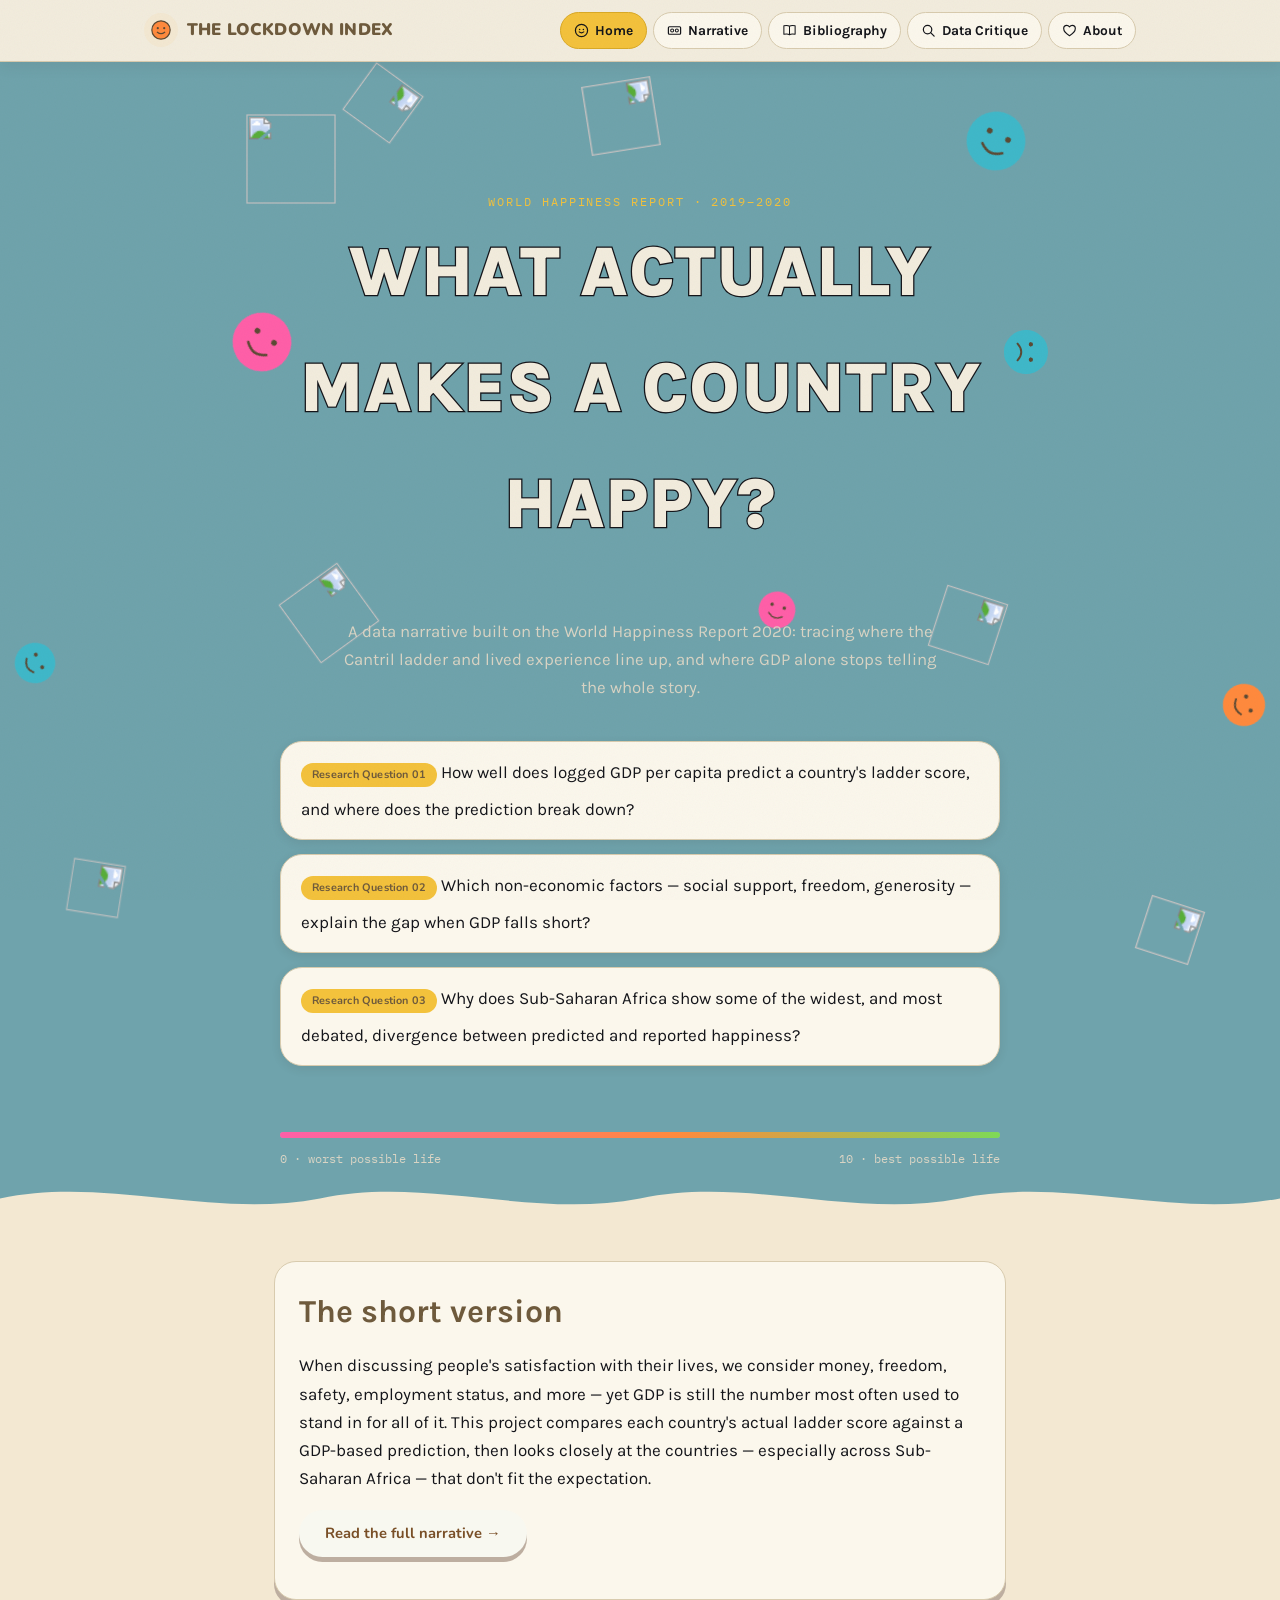
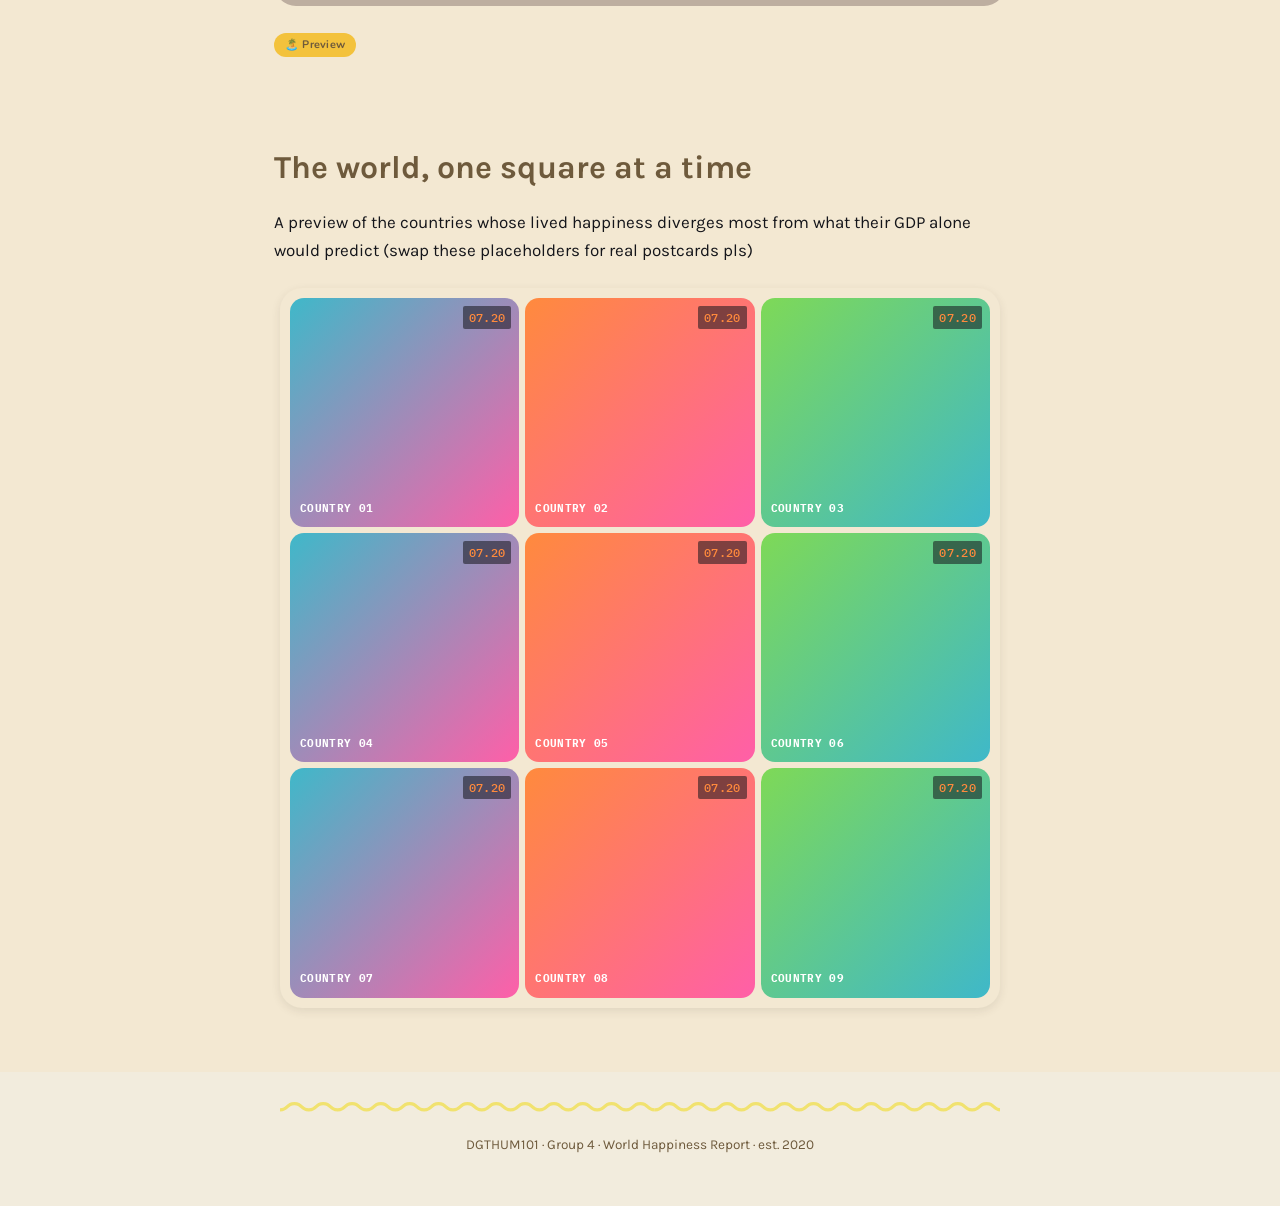
==== index.html @ fa95d2b1 "first commit" ====
<!DOCTYPE html>
<html lang="en">
<head>
<meta charset="UTF-8">
<meta name="viewport" content="width=device-width, initial-scale=1.0">
<title>The Lockdown Index — GDP, Happiness, and the World Happiness Report</title>
<link rel="stylesheet" href="css/style.css">
</head>
<body>
<header class="site-nav">
  <div class="wide">
    <a class="brand" href="index.html">
      <span class="brand-badge"><svg viewBox="0 0 24 24" fill="none"><circle cx="12" cy="12" r="10" fill="#FF8A3D" stroke="#5C4A34" stroke-width="1.3"/><circle cx="8.5" cy="10" r="1.2" fill="#5C4A34"/><circle cx="15.5" cy="10" r="1.2" fill="#5C4A34"/><path d="M8 14.5Q12 17.5 16 14.5" stroke="#5C4A34" stroke-width="1.4" fill="none" stroke-linecap="round"/></svg></span>
      The Lockdown Index
    </a>
    <nav>
      <a href="index.html"><svg class="ico" viewBox="0 0 16 16" fill="none"><circle cx="8" cy="8" r="6.5" stroke="currentColor" stroke-width="1.3"/><circle cx="6" cy="7" r="0.8" fill="currentColor"/><circle cx="10" cy="7" r="0.8" fill="currentColor"/><path d="M5.5 9.5Q8 11.5 10.5 9.5" stroke="currentColor" stroke-width="1.1" fill="none" stroke-linecap="round"/></svg>Home</a>
      <a href="narrative.html"><svg class="ico" viewBox="0 0 16 16" fill="none"><rect x="1.5" y="4" width="13" height="8" rx="1" stroke="currentColor" stroke-width="1.3"/><circle cx="5.5" cy="8" r="1.6" stroke="currentColor" stroke-width="1.1"/><circle cx="10.5" cy="8" r="1.6" stroke="currentColor" stroke-width="1.1"/></svg>Narrative</a>
      <a href="bibliography.html"><svg class="ico" viewBox="0 0 16 16" fill="none"><path d="M8 3.5C6.8 2.6 4.8 2.4 2 3v9c2.8-.6 4.8-.4 6 .5 1.2-.9 3.2-1.1 6-.5V3c-2.8-.6-4.8-.4-6 .5Z" stroke="currentColor" stroke-width="1.1" stroke-linejoin="round"/><path d="M8 3.5v9" stroke="currentColor" stroke-width="1.1"/></svg>Bibliography</a>
      <a href="data-critique.html"><svg class="ico" viewBox="0 0 16 16" fill="none"><circle cx="7" cy="7" r="4.5" stroke="currentColor" stroke-width="1.3"/><path d="M10.3 10.3 14 14" stroke="currentColor" stroke-width="1.3" stroke-linecap="round"/></svg>Data Critique</a>
      <a href="about.html"><svg class="ico" viewBox="0 0 16 16" fill="none"><path d="M8 13.5S1.8 9.9 1.8 5.9C1.8 3.9 3.3 2.5 5.1 2.5c1.1 0 2.1.6 2.9 1.6.8-1 1.8-1.6 2.9-1.6 1.8 0 3.3 1.4 3.3 3.4 0 4-6.2 7.6-6.2 7.6Z" stroke="currentColor" stroke-width="1.2" stroke-linejoin="round"/></svg>About</a>
    </nav>
  </div>
</header>

<section class="hero">
  <div class="sticker-field ambient" aria-hidden="true">
    <!-- a second, sparser layer of faces drifting near the research-question
         cards further down the hero — same scroll-driven flip, just planted
         further out in the dark margin so it doesn't crowd the title -->
    <div class="sticker" style="width:44px;height:44px; top:56%; left:1%;" data-phase="0.35" data-speed="1" data-drift="14">
      <svg viewBox="0 0 200 200"><circle cx="100" cy="100" r="92" fill="#3FB8C9"/><circle cx="68" cy="80" r="9" fill="#5C4A34"/><circle cx="132" cy="80" r="9" fill="#5C4A34"/><path class="mouth" d="M 65 125 Q 100 155 135 125" stroke="#5C4A34" stroke-width="8" fill="none" stroke-linecap="round"/></svg>
    </div>
    <div class="sticker" style="width:38px;height:38px; top:78%; left:6%;" data-phase="0.55" data-speed="1.2" data-drift="-10">
      <img src="https://i.postimg.cc/xjRk6FNy/trashbagnin.png" alt="" style="width:100%;height:100%;object-fit:contain;" />
    </div>
    <div class="sticker" style="width:46px;height:46px; top:60%; right:1%;" data-phase="0.4" data-speed="0.95" data-drift="-16">
      <svg viewBox="0 0 200 200"><circle cx="100" cy="100" r="92" fill="#FF8A3D"/><circle cx="68" cy="80" r="9" fill="#5C4A34"/><circle cx="132" cy="80" r="9" fill="#5C4A34"/><path class="mouth" d="M 65 125 Q 100 155 135 125" stroke="#5C4A34" stroke-width="8" fill="none" stroke-linecap="round"/></svg>
    </div>
    <div class="sticker" style="width:40px;height:40px; top:82%; right:7%;" data-phase="0.6" data-speed="1.1" data-drift="12">
      <img src="https://i.postimg.cc/xjRk6FNy/trashbagnin.png" alt="" style="width:100%;height:100%;object-fit:contain;" />
    </div>
  </div>

  <div class="wrap">
    <div class="title-orbit">
      <span class="eyebrow">World Happiness Report · 2019–2020</span>
      <h1>What actually makes a country happy?</h1>

      <div class="sticker-field" aria-hidden="true">
        <!-- each face/icon flips grin-to-frown at its own pace as you scroll, ringed
             around the title like stickers pressed onto the edges of a moodboard -->

        <div class="sticker" style="top:-4%; left:-2%;" data-phase="0" data-speed="1.3" data-drift="18">
          <img src="https://i.postimg.cc/xjRk6FNy/trashbagnin.png" alt="" style="width:100%;height:100%;object-fit:contain;" />
        </div>

        <div class="sticker" style="top:-8%; right:-3%;" data-phase="0.15" data-speed="1.1" data-drift="-14">
          <svg viewBox="0 0 200 200"><circle cx="100" cy="100" r="92" fill="#3FB8C9"/><circle cx="68" cy="80" r="9" fill="#5C4A34"/><circle cx="132" cy="80" r="9" fill="#5C4A34"/><path class="mouth" d="M 65 125 Q 100 155 135 125" stroke="#5C4A34" stroke-width="8" fill="none" stroke-linecap="round"/></svg>
        </div>

        <div class="sticker" style="width:52px;height:52px; bottom:-8%; left:4%;" data-phase="0.3" data-speed="0.9" data-drift="24">
          <img src="https://i.postimg.cc/xjRk6FNy/trashbagnin.png" alt="" style="width:100%;height:100%;object-fit:contain;" />
        </div>

        <div class="sticker" style="width:50px;height:50px; top:-12%; left:44%;" data-phase="0.45" data-speed="1.2" data-drift="-10">
          <img src="https://i.postimg.cc/xjRk6FNy/trashbagnin.png" alt="" style="width:100%;height:100%;object-fit:contain;" />
        </div>

        <div class="sticker" style="width:46px;height:46px; bottom:-10%; right:2%;" data-phase="0.6" data-speed="1" data-drift="16">
          <img src="https://i.postimg.cc/xjRk6FNy/trashbagnin.png" alt="" style="width:100%;height:100%;object-fit:contain;" />
        </div>

        <div class="sticker" style="top:36%; left:-6%;" data-phase="0.2" data-speed="1.4" data-drift="-20">
          <svg viewBox="0 0 200 200"><circle cx="100" cy="100" r="92" fill="#FF5FA8"/><circle cx="68" cy="80" r="9" fill="#5C4A34"/><circle cx="132" cy="80" r="9" fill="#5C4A34"/><path class="mouth" d="M 65 125 Q 100 155 135 125" stroke="#5C4A34" stroke-width="8" fill="none" stroke-linecap="round"/></svg>
        </div>

        <div class="sticker" style="width:48px;height:48px; top:40%; right:-6%;" data-phase="0.5" data-speed="1" data-drift="12">
          <svg viewBox="0 0 200 200"><circle cx="100" cy="100" r="92" fill="#3FB8C9"/><circle cx="68" cy="80" r="9" fill="#5C4A34"/><circle cx="132" cy="80" r="9" fill="#5C4A34"/><path class="mouth" d="M 65 125 Q 100 155 135 125" stroke="#5C4A34" stroke-width="8" fill="none" stroke-linecap="round"/></svg>
        </div>

        <div class="sticker" style="width:42px;height:42px; top:-14%; left:12%;" data-phase="0.7" data-speed="1.25" data-drift="-8">
          <img src="https://i.postimg.cc/xjRk6FNy/trashbagnin.png" alt="" style="width:100%;height:100%;object-fit:contain;" />
        </div>

        <div class="sticker" style="width:40px;height:40px; bottom:-6%; left:66%;" data-phase="0.1" data-speed="0.85" data-drift="20">
          <svg viewBox="0 0 200 200"><circle cx="100" cy="100" r="92" fill="#FF5FA8"/><circle cx="68" cy="80" r="9" fill="#5C4A34"/><circle cx="132" cy="80" r="9" fill="#5C4A34"/><path class="mouth" d="M 65 125 Q 100 155 135 125" stroke="#5C4A34" stroke-width="8" fill="none" stroke-linecap="round"/></svg>
        </div>
      </div>
    </div>

    <p class="sub">A data narrative built on the World Happiness Report 2020: tracing where the Cantril ladder and lived experience line up, and where GDP alone stops telling the whole story.</p>

    <ul class="rq-list">
      <li>
        <span class="rq-tag">Research Question 01</span>
        How well does logged GDP per capita predict a country's ladder score, and where does the prediction break down?
      </li>
      <li>
        <span class="rq-tag">Research Question 02</span>
        Which non-economic factors — social support, freedom, generosity — explain the gap when GDP falls short?
      </li>
      <li>
        <span class="rq-tag">Research Question 03</span>
        Why does Sub-Saharan Africa show some of the widest, and most debated, divergence between predicted and reported happiness?
      </li>
    </ul>
  </div>
</section>

<div class="ladder-strip">
  <div class="ladder-track"></div>
  <div class="ladder-labels"><span>0 · worst possible life</span><span>10 · best possible life</span></div>
</div>

<div class="shore-divider" aria-hidden="true">
  <svg viewBox="0 0 1440 80" preserveAspectRatio="none"><path d="M0,42 C120,10 240,72 360,42 C480,10 600,72 720,42 C840,10 960,72 1080,42 C1200,10 1320,72 1440,42 L1440,80 L0,80 Z" fill="#F3E8D2"/></svg>
</div>

<div class="island">

<section class="wrap reveal">
  <div class="card card-lifted">
    <h2 style="margin-top:0">The short version</h2>
    <p>When discussing people's satisfaction with their lives, we consider money, freedom, safety, employment status, and more — yet GDP is still the number most often used to stand in for all of it. This project compares each country's actual ladder score against a GDP-based prediction, then looks closely at the countries — especially across Sub-Saharan Africa — that don't fit the expectation.</p>
    <p><a class="btn-lifted" href="narrative.html">Read the full narrative →</a></p>
  </div>
</section>

<section class="wrap reveal">
  <span class="rq-tag">🏝️ Preview</span>
  <h2>The world, one square at a time</h2>
  <p>A preview of the countries whose lived happiness diverges most from what their GDP alone would predict (swap these placeholders for real postcards pls)</p>
  <div class="postcard-grid">
    <div class="postcard"><span class="stamp">07.20</span><span class="country">Country 01</span></div>
    <div class="postcard"><span class="stamp">07.20</span><span class="country">Country 02</span></div>
    <div class="postcard"><span class="stamp">07.20</span><span class="country">Country 03</span></div>
    <div class="postcard"><span class="stamp">07.20</span><span class="country">Country 04</span></div>
    <div class="postcard"><span class="stamp">07.20</span><span class="country">Country 05</span></div>
    <div class="postcard"><span class="stamp">07.20</span><span class="country">Country 06</span></div>
    <div class="postcard"><span class="stamp">07.20</span><span class="country">Country 07</span></div>
    <div class="postcard"><span class="stamp">07.20</span><span class="country">Country 08</span></div>
    <div class="postcard"><span class="stamp">07.20</span><span class="country">Country 09</span></div>
  </div>
</section>

</div>

<footer>
  <div class="wrap">DGTHUM101 · Group 4 · World Happiness Report · est. 2020</div>
</footer>

<script src="js/main.js"></script>
</body>
</html>
---- css/style.css ----
/* ============================================================
   THE LOCKDOWN INDEX — style system
   2019–2020, disposable-camera flash, scrapbook-collage aesthetic
   built around the World Happiness Report's ladder score.
   ============================================================ */

@import url('https://fonts.googleapis.com/css2?family=Karla:wght@400;500;600;700;800&family=IBM+Plex+Mono:wght@500&family=Nunito:wght@500;700;900&display=swap');

:root {
  --paper:   #F2ECDD; /* disposable-camera flash white balance */
  --ink:     #14151A; /* near-black */
  --pink:    #FF5FA8; /* Cuco logo / heart stickers */
  --sunset:  #FF8A3D; /* sunset gradient */
  --frog:    #7ED957; /* sunglasses-frog green */
  --flash:   #3FB8C9; /* disposable flash teal / mask blue */
  --line:    rgba(20,21,26,0.15);
  --max-w: 780px;

  /* secondary "island" palette — warm/soft, used for AC-flavored touches
     (nav, RQ tags, the homepage's lower sections) layered on top of the
     main scrapbook palette above, not replacing it */
  --ac-bg:      #FBF7EC;
  --ac-bg2:     #F3E8D2;
  --ac-border:  #D8CBAE;
  --ac-text:    #6E5A3C;
  --ac-text2:   #9F927D;
  --ac-gold:    #F3C23C;
  --ac-teal:    #3FB8C9; /* same hue as --flash, keeps the two palettes related */
  --ac-radius:  22px;
  --ac-shadow:  0 3px 10px rgba(61,52,40,0.1);
  --ac-shadow-lg: 0 10px 26px rgba(61,52,40,0.14);
}

* { box-sizing: border-box; }
html { scroll-behavior: smooth; }

/* ---------- grain / slight JPEG-compression texture, over everything ---------- */
body::after {
  content: "";
  position: fixed;
  inset: 0;
  z-index: 999;
  pointer-events: none;
  opacity: 0.05;
  mix-blend-mode: multiply;
  background-image: url("data:image/svg+xml;utf8,<svg xmlns='http://www.w3.org/2000/svg' width='120' height='120'><filter id='n'><feTurbulence type='fractalNoise' baseFrequency='0.85' numOctaves='2' stitchTiles='stitch'/></filter><rect width='100%25' height='100%25' filter='url(%23n)'/></svg>");
}

body {
  margin: 0;
  background: var(--paper);
  color: var(--ink);
  font-family: 'Karla', sans-serif;
  font-size: 17px;
  line-height: 1.65;
  overflow-x: hidden;
}

h1, .display {
  font-family: 'Karla', sans-serif;
  font-weight: 800;
  text-transform: uppercase;
  letter-spacing: 0.01em;
  -webkit-text-stroke: 1.5px var(--ink);
  paint-order: stroke fill;
  margin: 0 0 0.4em;
}

h1 { font-size: clamp(2.4rem, 6.5vw, 4.4rem); -webkit-text-stroke: 2.5px var(--ink); color: var(--paper); }
h2 { font-family: 'Karla', sans-serif; font-weight: 700; text-transform: none; letter-spacing: 0; font-size: clamp(1.4rem, 3vw, 2rem); margin: 2.4em 0 0.4em; color: var(--ac-text); -webkit-text-stroke: 0; }
h3 { font-family: 'Karla', sans-serif; font-size: 1.1rem; font-weight: 700; text-transform: none; -webkit-text-stroke: 0; letter-spacing: 0; margin: 0 0 0.4em; }

a { color: var(--ink); text-decoration-color: var(--pink); text-decoration-thickness: 3px; }
a:hover { color: #7A0038; }

p { margin: 0 0 1.1em; }

.wrap { max-width: var(--max-w); margin: 0 auto; padding: 0 24px; }
.wide { max-width: 1040px; margin: 0 auto; padding: 0 24px; }

/* ---------- timestamp motif ---------- */
.stamp {
  position: absolute;
  font-family: 'IBM Plex Mono', monospace;
  font-weight: 500;
  font-size: 0.72rem;
  color: var(--sunset);
  background: rgba(20,21,26,0.55);
  padding: 2px 6px;
  border-radius: 2px;
  letter-spacing: 0.03em;
  pointer-events: none;
}

/* ---------- Nav ---------- */
.site-nav {
  position: sticky;
  top: 0;
  z-index: 50;
  background: var(--paper);
  border-bottom: 1px solid var(--ac-border);
  box-shadow: 0 4px 14px rgba(61,52,40,0.08);
}

.site-nav .wide { display: flex; align-items: center; justify-content: space-between; padding-top: 12px; padding-bottom: 12px; flex-wrap: wrap; gap: 10px; }

.brand { display: flex; align-items: center; gap: 9px; font-family: 'Nunito', sans-serif; font-weight: 900; font-size: 1.05rem; text-decoration: none; color: var(--ac-text); text-transform: uppercase; letter-spacing: 0.01em; }
.brand svg { width: 22px; height: 22px; display: block; }
.brand .brand-badge {
  display: flex;
  align-items: center;
  justify-content: center;
  width: 34px;
  height: 34px;
  border-radius: 50%;
  background: var(--ac-bg2);
}

.site-nav nav { display: flex; gap: 6px; flex-wrap: wrap; font-weight: 700; font-size: 0.86rem; align-items: center; }
.site-nav nav a {
  text-decoration: none;
  padding: 6px 13px;
  border-radius: 999px;
  border: 1.5px solid var(--ac-border);
  display: flex;
  align-items: center;
  gap: 6px;
  color: var(--ink);
  background: var(--ac-bg);
  transition: background 0.15s ease, border-color 0.15s ease;
}
.site-nav nav a:hover { background: var(--ac-bg2); border-color: var(--ac-text2); }
.site-nav nav a.active { background: var(--ac-gold); border-color: #D9A926; }
.site-nav nav a .ico { width: 15px; height: 15px; flex-shrink: 0; }

/* ---------- Hero / sticker field (index only) ---------- */
.hero {
  position: relative;
  padding: 84px 0 30px;
  text-align: center;
  overflow: hidden;
  background: #6FA3AC;
  color: var(--paper);
}

.hero .eyebrow {
  font-family: 'IBM Plex Mono', monospace;
  text-transform: uppercase;
  letter-spacing: 0.16em;
  font-size: 0.75rem;
  color: var(--ac-gold);
  margin-bottom: 16px;
  position: relative;
  z-index: 3;
}

.hero h1 { max-width: 780px; margin: 0 auto; position: relative; z-index: 3; }

.hero .sub {
  max-width: 620px;
  margin: 16px auto 0;
  color: #D9D4C4;
  font-size: 1.05rem;
  position: relative;
  z-index: 3;
}

/* title-orbit wraps just the eyebrow + h1, giving the stickers a frame to
   ring around — generous top/bottom padding so they can sit outside the
   text's own box without getting clipped or colliding with .sub below. */
.title-orbit {
  position: relative;
  padding: 40px 0 40px;
  max-width: 900px;
  margin: 0 auto;
}

.sticker-field {
  position: absolute;
  inset: 0;
  z-index: 1; /* sits behind the title text (z-index 3) so letters stay legible */
  pointer-events: none;
}

/* second, wider decorative layer — anchors to the whole .hero rather than
   just the title box, so a few stickers can drift near the research
   questions lower down. Hidden on narrow screens where there's no
   margin outside the card list to put them. */
.sticker-field.ambient { display: none; }
@media (min-width: 900px) {
  .sticker-field.ambient { display: block; }
}

.sticker {
  position: absolute;
  width: 64px;
  height: 64px;
  will-change: transform;
}
.sticker img { transform: scale(1.4); }

.rq-list {
  list-style: none;
  margin: 40px auto 0;
  padding: 0;
  max-width: 720px;
  display: grid;
  gap: 14px;
  text-align: left;
  position: relative;
  z-index: 3;
}

.rq-list li {
  background: var(--ac-bg);
  color: var(--ink);
  border: 1.5px solid var(--ac-border);
  border-radius: var(--ac-radius);
  padding: 16px 20px;
  box-shadow: var(--ac-shadow);
  transition: transform 0.18s ease, box-shadow 0.18s ease;
}
.rq-list li:hover { transform: translateY(-3px); box-shadow: var(--ac-shadow-lg); }

.rq-tag {
  font-family: 'Nunito', sans-serif;
  font-weight: 700;
  font-size: 0.68rem;
  color: var(--ac-text);
  background: var(--ac-gold);
  display: inline-block;
  padding: 3px 11px;
  border-radius: 999px;
  margin-bottom: 8px;
  letter-spacing: 0.02em;
}

/* ---------- Ladder scroll strip ---------- */
.ladder-strip { position: relative; padding: 36px 0 0; background: #6FA3AC; }
.ladder-track { position: relative; height: 6px; background: rgba(242,236,221,0.2); border-radius: 4px; max-width: 720px; margin: 0 auto; }
.ladder-track::before { content: ""; position: absolute; inset: 0; border-radius: 4px; background: linear-gradient(90deg, var(--pink), var(--sunset) 55%, var(--frog)); }
.ladder-labels { max-width: 720px; margin: 10px auto 0; display: flex; justify-content: space-between; font-family: 'IBM Plex Mono', monospace; font-size: 0.78rem; color: #D9D4C4; }

/* organic shoreline transition from the dark hero into the paper content
   below — an island coastline instead of a hard rectangular cut */
.shore-divider { display: block; line-height: 0; background: #6FA3AC; }
.shore-divider svg { display: block; width: 100%; height: 56px; }

/* the "island" panel — wraps the homepage's lower sections in one warm
   rounded container instead of separate disconnected blocks */
.island {
  background: var(--ac-bg2);
  padding: 8px 0 40px;
}
.island .wrap { padding-top: 28px; }

/* ---------- Narrative jump-menu — Animal Crossing dialogue-box style ---------- */

/* shared: keep the nav out of doc flow on mobile so it doesn't push content
   around before JS/CSS decides which variant to show */
.narrative-toc { position: relative; z-index: 45; }

/* ===== Desktop: floating Animal Crossing-style dialogue box ===== */
.ac-menu { display: none; }

@media (min-width: 1140px) {
  .ac-menu {
    display: block;
    position: fixed;
    top: 50%;
    right: 20px;
    transform: translateY(-50%);
    width: 208px;
    z-index: 45;
    font-family: 'Nunito', 'Karla', sans-serif;
  }

  /* the butter-yellow options textbox — sits up and to the right, so it
     overlaps down onto the right corner of the name/speech bubble below */
  .ac-panel { position: relative; padding: 20px 16px 28px 22px; margin-left: 26px; }
  .ac-panel-bg {
    position: absolute;
    inset: 0;
    width: 100%;
    height: 100%;
    z-index: 0;
  }
  .ac-panel-list {
    position: relative;
    z-index: 1;
    list-style: none;
    margin: 0;
    padding: 0;
    display: grid;
    gap: 12px;
  }
  .ac-panel a {
    position: relative;
    display: block;
    text-decoration: none;
    color: #6E6259;
    font-family: 'Nunito', sans-serif;
    font-weight: 700;
    font-size: 0.86rem;
    line-height: 1.3;
  }
  /* the highlight is a low, partial band behind the text — covering
     roughly the bottom 60% of the letterforms, offset toward the
     baseline, the way it actually reads in-game rather than a pill that
     fully encloses the text */
  .ac-panel a .ac-label { position: relative; display: inline-block; padding: 1px 6px; }
  .ac-panel a .ac-label::before {
    content: "";
    position: absolute;
    z-index: -1;
    left: -6px;
    right: -6px;
    bottom: 0;
    height: 62%;
    border-radius: 999px;
    background: transparent;
    transition: background 0.12s ease;
  }
  .ac-panel a:hover .ac-label::before,
  .ac-panel a.active .ac-label::before {
    background: #F3C23C;
  }
  /* hand cursor — the one element that DOES get an outline, since that's
     how it reads in-game (a white glove with a dark line around it) */
  .ac-cursor {
    position: absolute;
    left: -19px;
    top: 50%;
    transform: translateY(-55%) scale(0.9);
    opacity: 0;
    transition: opacity 0.12s ease;
    pointer-events: none;
  }
  .ac-panel a:hover .ac-cursor,
  .ac-panel a.active .ac-cursor { opacity: 1; }

  /* the name + "Menu" bubble — ONE unit, pulled left so the panel above
     overlaps down onto its right corner, matching the reference layout */
  .ac-speech-wrap { position: relative; width: 90%; margin: -8px 0 0 -8px; height: 60px; }
  .ac-speech-bg {
    position: absolute;
    inset: 0;
    width: 100%;
    height: 100%;
  }
  /* nameplate — reddish, sitting a little off-kilter with a slight tilt,
     like a tag that's been stuck on rather than perfectly placed */
  .ac-nameplate {
    position: absolute;
    top: -13px;
    left: 2px;
    z-index: 2;
    width: fit-content;
    background: #E8677E;
    border-radius: 999px;
    padding: 2px 14px;
    font-family: 'Nunito', sans-serif;
    font-weight: 700;
    font-size: 0.74rem;
    color: #FFF3DC;
    box-shadow: 0 3px 6px rgba(20,21,26,0.22);
    transform: rotate(-7deg);
  }
  .ac-speech-text {
    position: relative;
    z-index: 1;
    height: 100%;
    display: flex;
    align-items: center;
    justify-content: center;
    padding-top: 8px;
    font-family: 'Nunito', sans-serif;
    font-weight: 900;
    font-size: 0.9rem;
    color: #6E6259;
  }
  .speech-icon { width: 18px; height: 15px; margin-right: 2px; }
}

@media (min-width: 1140px) and (max-height: 700px) {
  .ac-menu { position: sticky; top: 90px; transform: none; margin-left: auto; }
}

/* ===== Mobile/tablet fallback: simple sticky pill bar ===== */
.toc-mobile {
  position: sticky;
  top: 61px;
  background: var(--paper);
  padding: 10px 0 14px;
}
.toc-mobile .toc-box { max-width: 1000px; margin: 0 auto; padding: 0 24px; }
.toc-mobile .toc-panel {
  background: #FBE9AE;
  border-radius: 24px;
  box-shadow: 0 5px 12px rgba(20,21,26,0.15);
  padding: 10px 14px;
}
.toc-mobile .toc-row {
  display: flex;
  gap: 8px;
  overflow-x: auto;
  -webkit-overflow-scrolling: touch;
  scrollbar-width: thin;
  padding-bottom: 2px;
}
.toc-mobile .toc-label {
  font-family: 'Nunito', sans-serif;
  font-weight: 700;
  font-size: 0.8rem;
  color: #7A6A55;
  align-self: center;
  flex-shrink: 0;
  padding-right: 6px;
  white-space: nowrap;
}
.toc-mobile a {
  flex-shrink: 0;
  white-space: nowrap;
  display: inline-flex;
  align-items: center;
  font-family: 'Nunito', sans-serif;
  font-weight: 500;
  font-size: 0.84rem;
  padding: 7px 15px;
  border-radius: 999px;
  background: #FFF6E4;
  text-decoration: none;
  color: #6E6259;
  box-shadow: 0 3px 6px rgba(20,21,26,0.14);
  transition: background 0.15s ease, transform 0.12s ease;
}
.toc-mobile a:hover { transform: translateY(-2px); }
.toc-mobile a.active { background: #F3C23C; color: #5E4E20; }

@media (min-width: 1140px) {
  .toc-mobile { display: none; }
}

/* ---------- Back to top ---------- */
.back-to-top {
  position: fixed;
  right: 20px;
  bottom: 20px;
  z-index: 60;
  width: 46px;
  height: 46px;
  border-radius: 50%;
  background: #F8F8F0;
  color: var(--ac-text);
  border: none;
  display: flex;
  align-items: center;
  justify-content: center;
  cursor: pointer;
  box-shadow: 0 4px 0 0 #BDAEA0;
  opacity: 0;
  transform: translateY(10px);
  pointer-events: none;
  transition: opacity 0.2s ease, transform 0.2s ease, box-shadow 0.15s ease;
}
.back-to-top.is-visible { opacity: 1; transform: translateY(0); pointer-events: auto; }
.back-to-top:hover { background: var(--ac-gold); box-shadow: 0 5px 0 0 #BDAEA0; transform: translateY(-1px); }
.back-to-top:active { box-shadow: 0 1px 0 0 #BDAEA0; transform: translateY(3px); }
.back-to-top svg { width: 18px; height: 18px; }

@media (max-width: 560px) {
  .toc-mobile { top: 0; }
}

/* ---------- reveal-on-scroll ---------- */
.reveal { opacity: 0; transform: translateY(22px); transition: opacity 0.55s ease, transform 0.55s ease; }
.reveal.is-visible { opacity: 1; transform: translateY(0); }

/* ---------- Sections / cards ---------- */
section { padding: 20px 0; }

.card { background: var(--ac-bg); border: 1.5px solid var(--ac-border); border-radius: var(--ac-radius); padding: 24px; box-shadow: var(--ac-shadow); transition: transform 0.18s ease, box-shadow 0.18s ease; }
.card:hover { transform: translateY(-3px); box-shadow: var(--ac-shadow-lg); }

/* ---------- Lifted-shadow button/card (from animal-island-ui's real
   .btn-primary values — a flat offset shadow with no blur, for select
   stand-out elements only, not applied globally) ---------- */
.btn-lifted {
  display: inline-flex;
  align-items: center;
  gap: 6px;
  font-family: 'Nunito', sans-serif;
  font-weight: 700;
  font-size: 0.92rem;
  text-decoration: none;
  color: #794F27;
  background: #F8F8F0;
  border-radius: 50px;
  padding: 11px 26px;
  box-shadow: 0 5px 0 0 #BDAEA0;
  transition: transform 0.15s ease, box-shadow 0.15s ease;
}
.btn-lifted:hover { transform: translateY(-1px); box-shadow: 0 6px 0 0 #BDAEA0; color: #794F27; }
.btn-lifted:active { transform: translateY(2px); box-shadow: 0 1px 0 0 #BDAEA0; }

.card.card-lifted { box-shadow: 0 6px 0 0 #BDAEA0; }
.card.card-lifted:hover { box-shadow: 0 8px 0 0 #BDAEA0; transform: translateY(-3px); }

.wave-divider {
  height: 10px;
  margin: 22px 0 30px;
  background-image: url('../assets/img/ac-icons/wave-yellow.svg');
  background-repeat: repeat-x;
  background-size: auto 10px;
}

.viz-slot, .map-slot, .timeline-slot {
  position: relative;
  border: 3px dashed var(--ac-border);
  border-radius: var(--ac-radius);
  background: var(--ac-bg);
  padding: 32px 20px;
  text-align: center;
  margin: 26px 0;
  color: var(--ac-text);
}
.viz-slot h4, .map-slot h4, .timeline-slot h4 { font-family: 'Nunito', sans-serif; font-weight: 700; font-size: 0.82rem; text-transform: uppercase; letter-spacing: 0.04em; margin: 0 0 6px; display: flex; align-items: center; justify-content: center; gap: 6px; }
.slot-icon { width: 20px; height: 20px; display: inline-block; }

.viz-grid { display: grid; grid-template-columns: repeat(auto-fit, minmax(260px, 1fr)); gap: 20px; }

/* ---------- polaroid / postcard grid (the world, embedded) ---------- */
.postcard-grid {
  display: grid;
  grid-template-columns: repeat(3, 1fr);
  gap: 6px;
  max-width: 720px;
  margin: 24px auto;
  background: var(--ac-bg2);
  padding: 10px;
  border-radius: var(--ac-radius);
  box-shadow: var(--ac-shadow);
}
.postcard {
  position: relative;
  aspect-ratio: 1;
  border-radius: 14px;
  background: linear-gradient(135deg, var(--flash), var(--pink));
  display: flex;
  align-items: flex-end;
  padding: 10px;
  color: #fff;
  font-family: 'IBM Plex Mono', monospace;
  font-size: 0.7rem;
  text-transform: uppercase;
  letter-spacing: 0.03em;
  overflow: hidden;
}
.postcard:nth-child(3n+2) { background: linear-gradient(135deg, var(--sunset), var(--pink)); }
.postcard:nth-child(3n+3) { background: linear-gradient(135deg, var(--frog), var(--flash)); }
.postcard .country { font-weight: 700; }
.postcard .stamp { top: 8px; right: 8px; }

blockquote { border-left: 4px solid var(--sunset); margin: 20px 0; padding: 4px 0 4px 18px; font-style: italic; color: #45415e; }

/* ---------- Bibliography ---------- */
.bib-entry { padding: 18px 20px; margin-bottom: 12px; background: var(--ac-bg); border: 1.5px solid var(--ac-border); border-radius: 16px; box-shadow: var(--ac-shadow); }
.bib-entry:last-child { margin-bottom: 0; }
.bib-cite { font-weight: 700; margin-bottom: 6px; }
.bib-author-heading { margin-top: 44px; margin-bottom: 14px; display: inline-block; font-family: 'Nunito', sans-serif; font-weight: 700; font-size: 0.8rem; color: var(--ac-text); background: var(--ac-gold); padding: 4px 14px; border-radius: 999px; }

/* ---------- About page ---------- */
.bio-grid { display: grid; grid-template-columns: repeat(auto-fit, minmax(240px, 1fr)); gap: 28px; margin: 46px 0 10px; }
.bio-card { position: relative; background: var(--ac-bg); border: 1.5px solid var(--ac-border); border-radius: var(--ac-radius); box-shadow: var(--ac-shadow); padding: 16px; padding-top: 132px; transition: transform 0.18s ease, box-shadow 0.18s ease; }
.bio-card:hover { transform: translateY(-3px); box-shadow: var(--ac-shadow-lg); }
.bio-card h3 { margin-bottom: 4px; font-family: 'Nunito', sans-serif; font-weight: 900; }
.bio-card .role { font-family: 'Nunito', sans-serif; font-weight: 700; font-size: 0.75rem; color: var(--ac-text); }

/* tilted polaroid photo pinned to a top corner of each card — this is the
   actual team photo, sized to matter, not a tiny badge. Swap the .photo
   background for a real <img src="assets/img/yourname.jpg"> when ready. */
.polaroid {
  position: absolute;
  top: -22px;
  width: 132px;
  background: #fff;
  padding: 6px 6px 4px;
  border: 1px solid rgba(20,21,26,0.15);
  box-shadow: 3px 6px 14px rgba(20,21,26,0.3);
  z-index: 2;
}
.polaroid-left { left: -16px; transform: rotate(-7deg); }
.polaroid-right { right: -16px; transform: rotate(6deg); }
.bio-card:hover .polaroid-left { transform: rotate(-10deg) translateY(-2px); }
.bio-card:hover .polaroid-right { transform: rotate(9deg) translateY(-2px); }
.polaroid .photo {
  width: 100%;
  aspect-ratio: 0.85;
  display: flex;
  align-items: center;
  justify-content: center;
  font-family: 'Karla', sans-serif; font-weight: 800;
  font-size: 2.2rem;
  color: rgba(20,21,26,0.5);
  -webkit-text-stroke: 0;
  overflow: hidden;
}
.polaroid .photo img { width: 100%; height: 100%; object-fit: cover; display: block; }
.polaroid:nth-of-type(1) .photo, .bio-card:nth-child(6n+1) .photo { background: linear-gradient(150deg, #FFD9B8, #FFB4A8); }
.bio-card:nth-child(6n+2) .photo { background: linear-gradient(150deg, #BFE8E0, #9FCBD9); }
.bio-card:nth-child(6n+3) .photo { background: linear-gradient(150deg, #F6D8E6, #E3B8D9); }
.bio-card:nth-child(6n+4) .photo { background: linear-gradient(150deg, #DCE7B0, #B9D89A); }
.bio-card:nth-child(6n+5) .photo { background: linear-gradient(150deg, #FFE3A3, #F4C77E); }
.bio-card:nth-child(6n+6) .photo { background: linear-gradient(150deg, #C9CFF2, #A9B4E8); }

table.roles { width: 100%; border-collapse: collapse; margin: 16px 0; font-size: 0.95rem; }
table.roles th, table.roles td { text-align: left; padding: 8px 10px; border-bottom: 1px solid var(--line); }
table.roles th { font-family: 'IBM Plex Mono', monospace; font-size: 0.78rem; text-transform: uppercase; }

.role-list { list-style: none; margin: 16px 0; padding: 0; display: grid; gap: 10px; }
.role-row {
  display: flex;
  align-items: center;
  gap: 12px;
  background: #fff;
  border: 1.5px solid var(--ac-border);
  border-radius: 16px;
  padding: 12px 16px;
  box-shadow: var(--ac-shadow);
}
.role-badge {
  width: 26px;
  height: 26px;
  border-radius: 50%;
  background: var(--ac-teal);
  color: #fff;
  display: flex;
  align-items: center;
  justify-content: center;
  font-weight: 900;
  font-size: 0.9rem;
  flex-shrink: 0;
}
.role-name { flex: 1; font-family: 'Nunito', sans-serif; font-weight: 700; color: var(--ink); font-size: 0.92rem; }
.role-who { font-family: 'Nunito', sans-serif; font-weight: 700; font-size: 0.78rem; color: var(--ac-text); background: var(--ac-bg2); padding: 4px 12px; border-radius: 999px; white-space: nowrap; }

/* Acknowledgements — mustard "settings panel" treatment for variety */
.ac-settings-panel {
  background: var(--ac-gold);
  border-radius: var(--ac-radius);
  padding: 22px 24px;
  box-shadow: var(--ac-shadow);
}
.ac-settings-panel p {
  background: #fff;
  border-radius: 999px;
  padding: 10px 18px;
  margin-bottom: 10px;
  font-family: 'Nunito', sans-serif;
  font-weight: 700;
  color: var(--ac-text);
  text-align: center;
}
.ac-settings-panel p:last-child { margin-bottom: 0; }

/* ---------- Data critique ---------- */
.critique-q { font-family: 'Karla', sans-serif; font-weight: 800; -webkit-text-stroke: 1px var(--ink); font-size: 1.15rem; margin-top: 34px; text-transform: uppercase; }
.critique-author { display: inline-block; font-family: 'Nunito', sans-serif; font-weight: 700; font-size: 0.76rem; color: var(--ac-text); background: var(--ac-gold); padding: 4px 14px; border-radius: 999px; margin-bottom: 6px; }

/* ---------- Footer ---------- */
footer { border-top: none; margin-top: 60px; padding: 30px 0 50px; font-size: 0.85rem; color: var(--ac-text); text-align: center; background: var(--paper); }
footer::before {
  content: "";
  display: block;
  height: 10px;
  max-width: 720px;
  margin: 0 auto 22px;
  background-image: url('../assets/img/ac-icons/wave-yellow.svg');
  background-repeat: repeat-x;
  background-size: auto 10px;
}
.island + footer { margin-top: 0; }

@media (max-width: 560px) {
  .site-nav .wide { flex-direction: column; align-items: flex-start; gap: 10px; }
  .sticker-field { height: 220px; }
  .sticker { width: 44px; height: 44px; }
  .postcard-grid { max-width: 100%; }
}

@media (prefers-reduced-motion: reduce) {
  .reveal { transition: none; opacity: 1; transform: none; }
  .sticker { transition: none !important; }
}
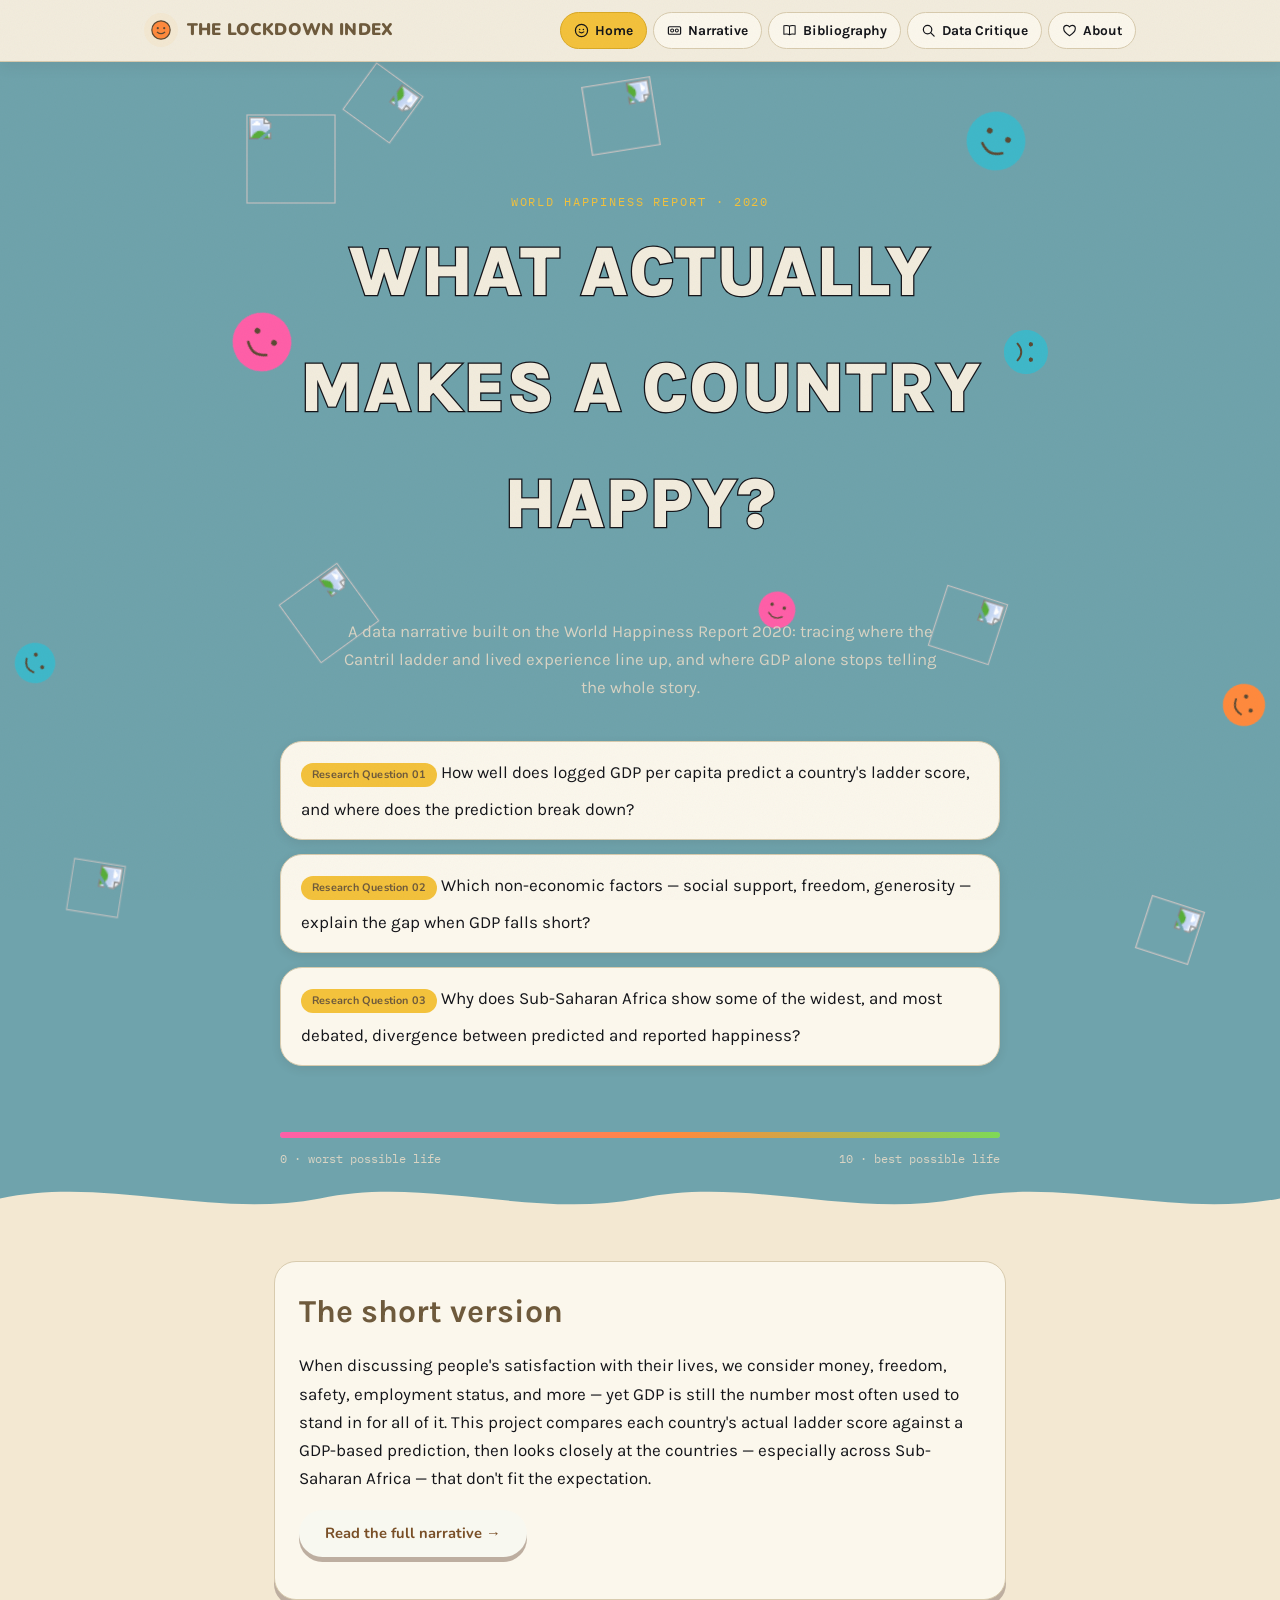
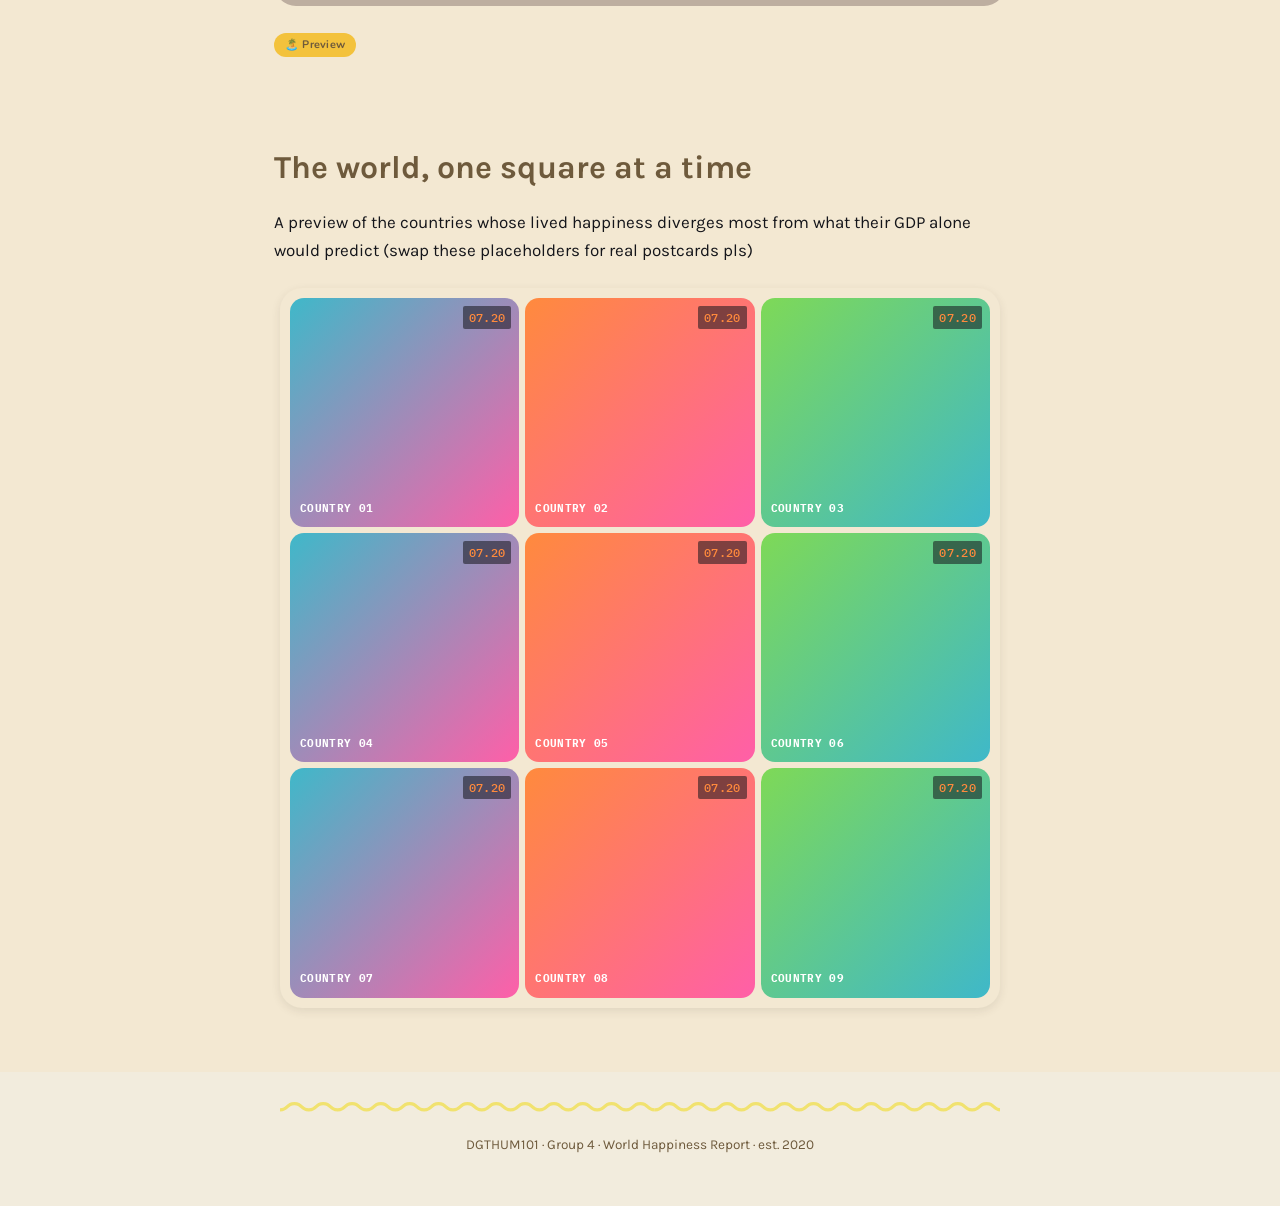
==== commit de61755c: "Update index.html" ====
--- a/index.html
+++ b/index.html
@@ -44,7 +44,7 @@
 
   <div class="wrap">
     <div class="title-orbit">
-      <span class="eyebrow">World Happiness Report · 2019–2020</span>
+      <span class="eyebrow">World Happiness Report · 2020</span>
       <h1>What actually makes a country happy?</h1>
 
       <div class="sticker-field" aria-hidden="true">
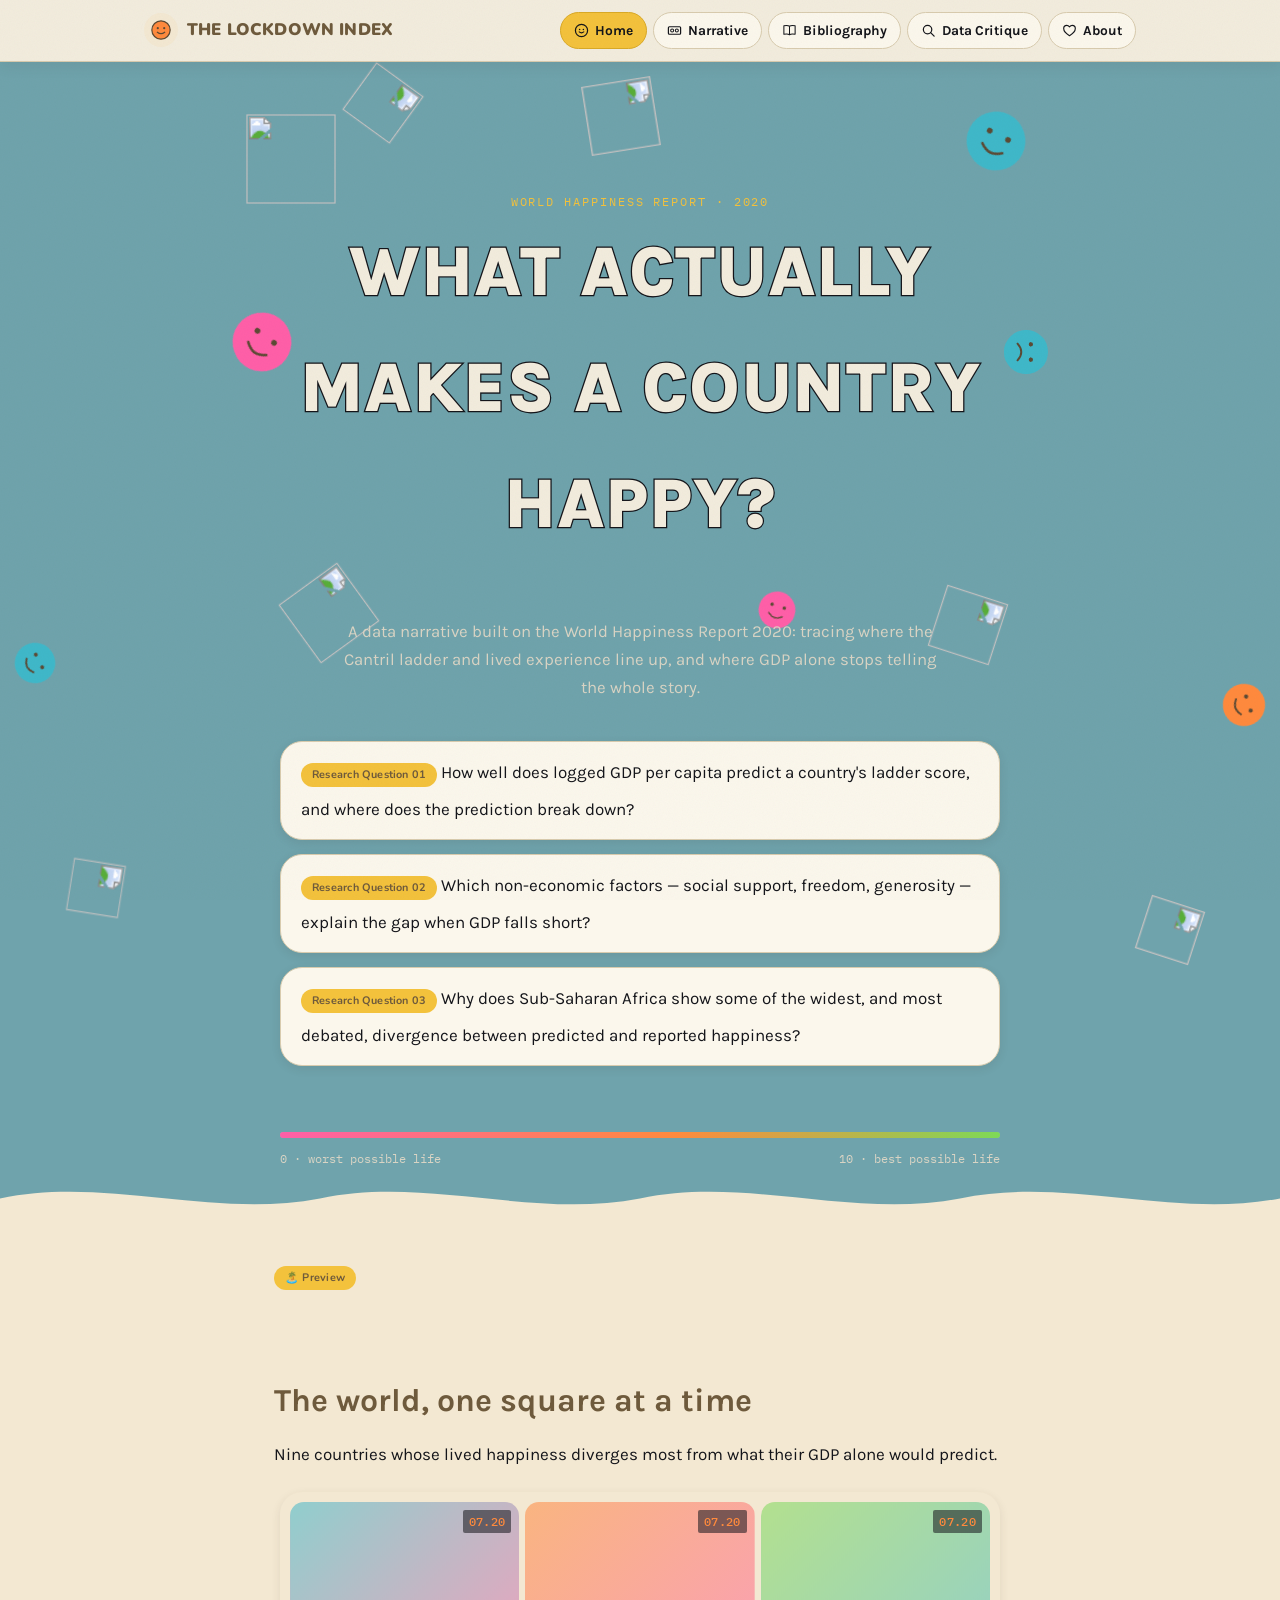
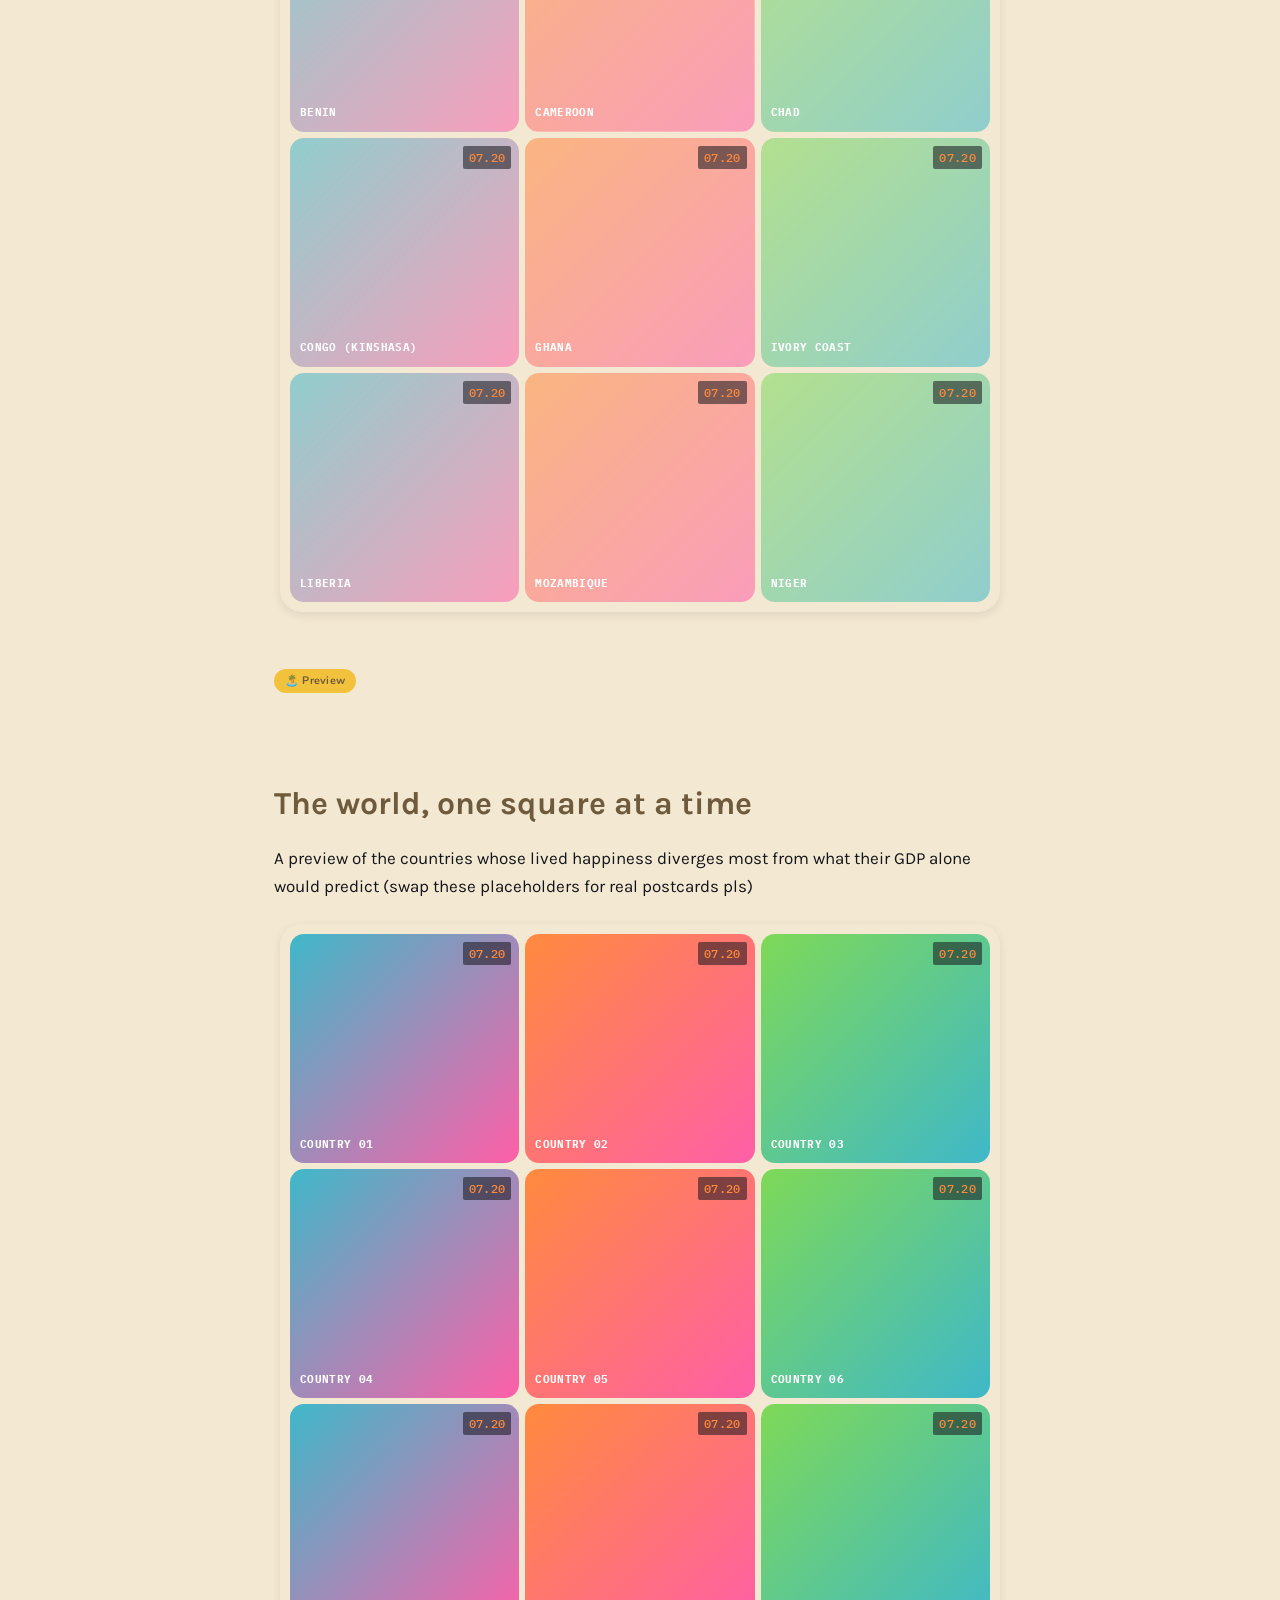
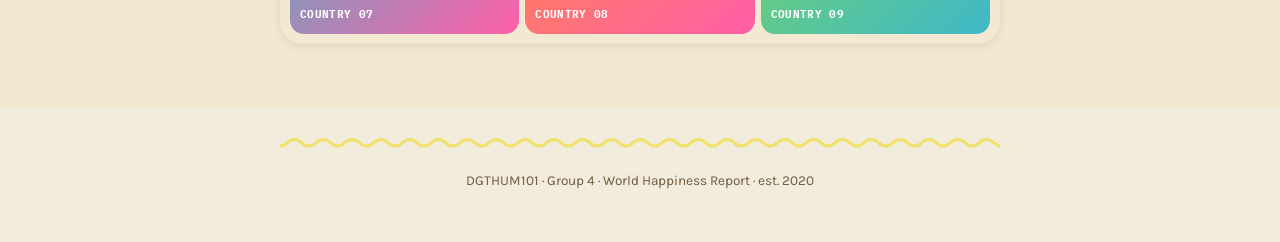
==== commit c4700ae3: "Update index.html" ====
--- a/index.html
+++ b/index.html
@@ -120,10 +120,19 @@
 <div class="island">
 
 <section class="wrap reveal">
-  <div class="card card-lifted">
-    <h2 style="margin-top:0">The short version</h2>
-    <p>When discussing people's satisfaction with their lives, we consider money, freedom, safety, employment status, and more — yet GDP is still the number most often used to stand in for all of it. This project compares each country's actual ladder score against a GDP-based prediction, then looks closely at the countries — especially across Sub-Saharan Africa — that don't fit the expectation.</p>
-    <p><a class="btn-lifted" href="narrative.html">Read the full narrative →</a></p>
+  <span class="rq-tag">🏝️ Preview</span>
+  <h2>The world, one square at a time</h2>
+  <p>Nine countries whose lived happiness diverges most from what their GDP alone would predict.</p>
+  <div class="postcard-grid">
+    <div class="postcard" style="background-image: linear-gradient(135deg, rgba(63,184,201,0.55), rgba(255,95,168,0.55)), url('https://i.postimg.cc/FYHcGRJn/benin.png'); background-size: cover; background-position: center;"><span class="stamp">07.20</span><span class="country">Benin</span></div>
+    <div class="postcard" style="background-image: linear-gradient(135deg, rgba(255,138,61,0.55), rgba(255,95,168,0.55)), url('https://i.postimg.cc/9DQT1Mq6/cameroon.png'); background-size: cover; background-position: center;"><span class="stamp">07.20</span><span class="country">Cameroon</span></div>
+    <div class="postcard" style="background-image: linear-gradient(135deg, rgba(126,217,87,0.55), rgba(63,184,201,0.55)), url('https://i.postimg.cc/3kfGqTgq/chad.png'); background-size: cover; background-position: center;"><span class="stamp">07.20</span><span class="country">Chad</span></div>
+    <div class="postcard" style="background-image: linear-gradient(135deg, rgba(63,184,201,0.55), rgba(255,95,168,0.55)), url('https://i.postimg.cc/NKCXnc1P/congo-(kishansa).png'); background-size: cover; background-position: center;"><span class="stamp">07.20</span><span class="country">Congo (Kinshasa)</span></div>
+    <div class="postcard" style="background-image: linear-gradient(135deg, rgba(255,138,61,0.55), rgba(255,95,168,0.55)), url('https://i.postimg.cc/v42nKsWX/ghana.png'); background-size: cover; background-position: center;"><span class="stamp">07.20</span><span class="country">Ghana</span></div>
+    <div class="postcard" style="background-image: linear-gradient(135deg, rgba(126,217,87,0.55), rgba(63,184,201,0.55)), url('https://i.postimg.cc/cvk3zSRL/ivory-coast.png'); background-size: cover; background-position: center;"><span class="stamp">07.20</span><span class="country">Ivory Coast</span></div>
+    <div class="postcard" style="background-image: linear-gradient(135deg, rgba(63,184,201,0.55), rgba(255,95,168,0.55)), url('https://i.postimg.cc/YvDFPH60/liberia.png'); background-size: cover; background-position: center;"><span class="stamp">07.20</span><span class="country">Liberia</span></div>
+    <div class="postcard" style="background-image: linear-gradient(135deg, rgba(255,138,61,0.55), rgba(255,95,168,0.55)), url('https://i.postimg.cc/94495nbf/mozambique.png'); background-size: cover; background-position: center;"><span class="stamp">07.20</span><span class="country">Mozambique</span></div>
+    <div class="postcard" style="background-image: linear-gradient(135deg, rgba(126,217,87,0.55), rgba(63,184,201,0.55)), url('https://i.postimg.cc/cvk3zSR6/niger.png'); background-size: cover; background-position: center;"><span class="stamp">07.20</span><span class="country">Niger</span></div>
   </div>
 </section>
 
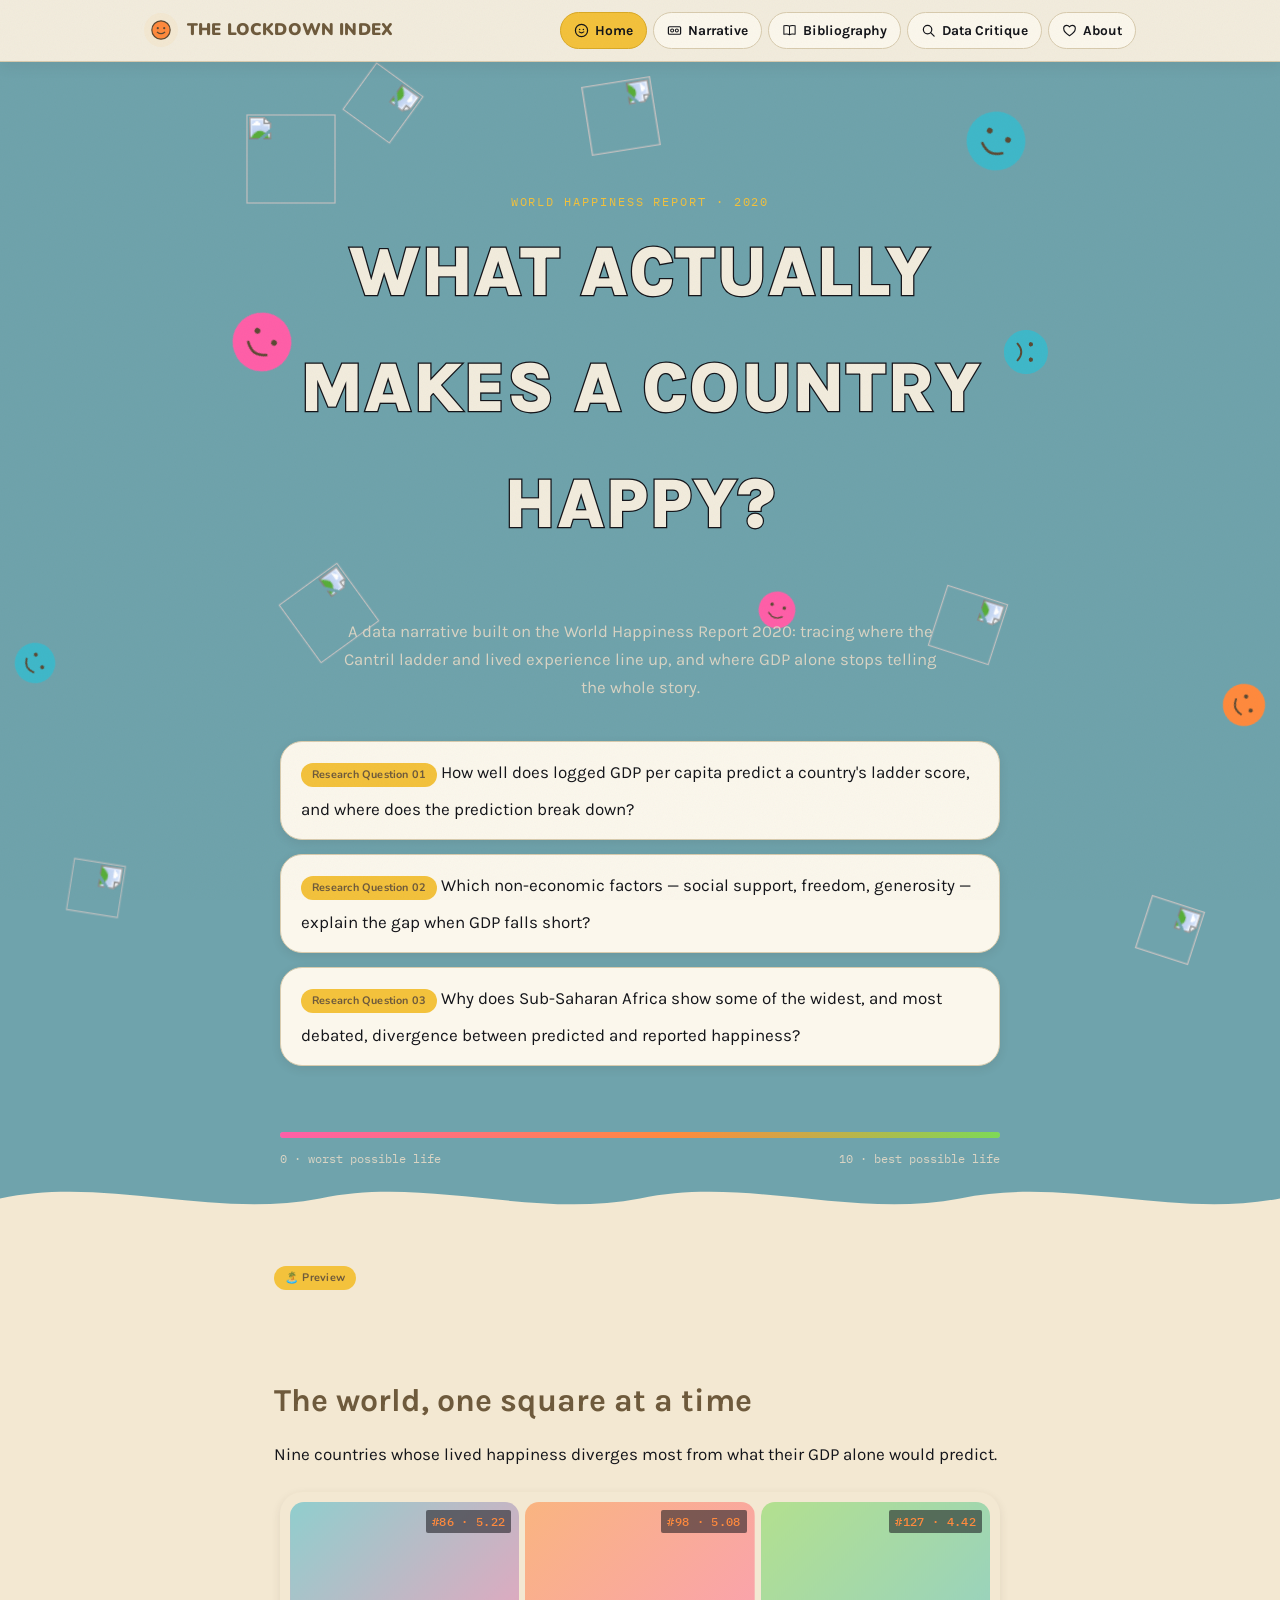
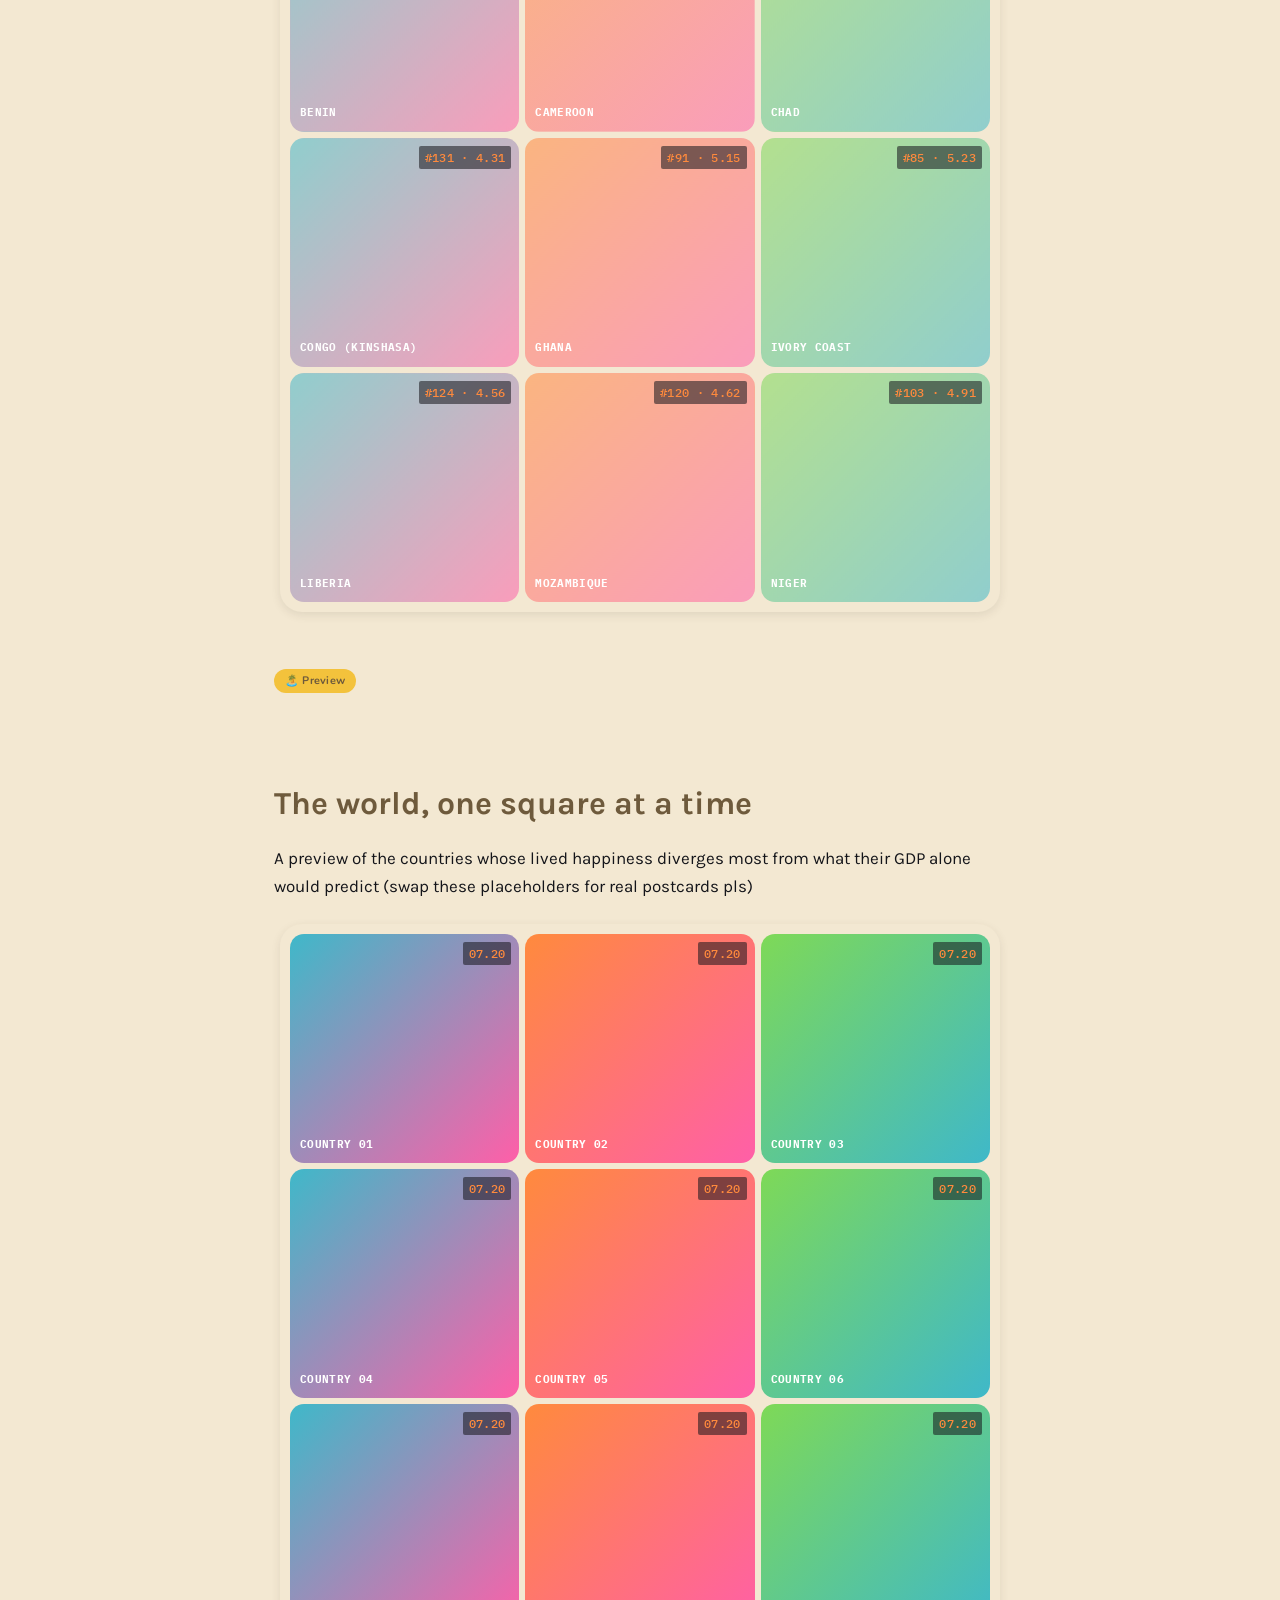
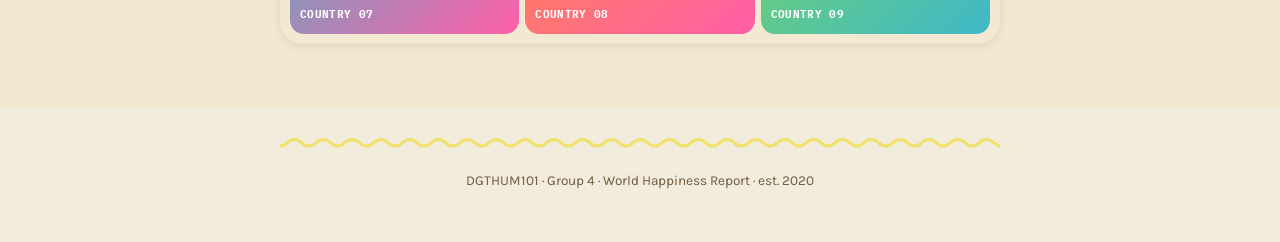
==== commit 51f4598e: "Update index.html" ====
--- a/index.html
+++ b/index.html
@@ -123,17 +123,17 @@
   <span class="rq-tag">🏝️ Preview</span>
   <h2>The world, one square at a time</h2>
   <p>Nine countries whose lived happiness diverges most from what their GDP alone would predict.</p>
-  <div class="postcard-grid">
-    <div class="postcard" style="background-image: linear-gradient(135deg, rgba(63,184,201,0.55), rgba(255,95,168,0.55)), url('https://i.postimg.cc/FYHcGRJn/benin.png'); background-size: cover; background-position: center;"><span class="stamp">07.20</span><span class="country">Benin</span></div>
-    <div class="postcard" style="background-image: linear-gradient(135deg, rgba(255,138,61,0.55), rgba(255,95,168,0.55)), url('https://i.postimg.cc/9DQT1Mq6/cameroon.png'); background-size: cover; background-position: center;"><span class="stamp">07.20</span><span class="country">Cameroon</span></div>
-    <div class="postcard" style="background-image: linear-gradient(135deg, rgba(126,217,87,0.55), rgba(63,184,201,0.55)), url('https://i.postimg.cc/3kfGqTgq/chad.png'); background-size: cover; background-position: center;"><span class="stamp">07.20</span><span class="country">Chad</span></div>
-    <div class="postcard" style="background-image: linear-gradient(135deg, rgba(63,184,201,0.55), rgba(255,95,168,0.55)), url('https://i.postimg.cc/NKCXnc1P/congo-(kishansa).png'); background-size: cover; background-position: center;"><span class="stamp">07.20</span><span class="country">Congo (Kinshasa)</span></div>
-    <div class="postcard" style="background-image: linear-gradient(135deg, rgba(255,138,61,0.55), rgba(255,95,168,0.55)), url('https://i.postimg.cc/v42nKsWX/ghana.png'); background-size: cover; background-position: center;"><span class="stamp">07.20</span><span class="country">Ghana</span></div>
-    <div class="postcard" style="background-image: linear-gradient(135deg, rgba(126,217,87,0.55), rgba(63,184,201,0.55)), url('https://i.postimg.cc/cvk3zSRL/ivory-coast.png'); background-size: cover; background-position: center;"><span class="stamp">07.20</span><span class="country">Ivory Coast</span></div>
-    <div class="postcard" style="background-image: linear-gradient(135deg, rgba(63,184,201,0.55), rgba(255,95,168,0.55)), url('https://i.postimg.cc/YvDFPH60/liberia.png'); background-size: cover; background-position: center;"><span class="stamp">07.20</span><span class="country">Liberia</span></div>
-    <div class="postcard" style="background-image: linear-gradient(135deg, rgba(255,138,61,0.55), rgba(255,95,168,0.55)), url('https://i.postimg.cc/94495nbf/mozambique.png'); background-size: cover; background-position: center;"><span class="stamp">07.20</span><span class="country">Mozambique</span></div>
-    <div class="postcard" style="background-image: linear-gradient(135deg, rgba(126,217,87,0.55), rgba(63,184,201,0.55)), url('https://i.postimg.cc/cvk3zSR6/niger.png'); background-size: cover; background-position: center;"><span class="stamp">07.20</span><span class="country">Niger</span></div>
-  </div>
+ <div class="postcard-grid">
+    <div class="postcard" style="background-image: linear-gradient(135deg, rgba(63,184,201,0.55), rgba(255,95,168,0.55)), url('https://i.postimg.cc/FYHcGRJn/benin.png'); background-size: cover; background-position: center;"><span class="stamp">#86 · 5.22</span><span class="country">Benin</span></div>
+    <div class="postcard" style="background-image: linear-gradient(135deg, rgba(255,138,61,0.55), rgba(255,95,168,0.55)), url('https://i.postimg.cc/9DQT1Mq6/cameroon.png'); background-size: cover; background-position: center;"><span class="stamp">#98 · 5.08</span><span class="country">Cameroon</span></div>
+    <div class="postcard" style="background-image: linear-gradient(135deg, rgba(126,217,87,0.55), rgba(63,184,201,0.55)), url('https://i.postimg.cc/3kfGqTgq/chad.png'); background-size: cover; background-position: center;"><span class="stamp">#127 · 4.42</span><span class="country">Chad</span></div>
+    <div class="postcard" style="background-image: linear-gradient(135deg, rgba(63,184,201,0.55), rgba(255,95,168,0.55)), url('https://i.postimg.cc/NKCXnc1P/congo-(kishansa).png'); background-size: cover; background-position: center;"><span class="stamp">#131 · 4.31</span><span class="country">Congo (Kinshasa)</span></div>
+    <div class="postcard" style="background-image: linear-gradient(135deg, rgba(255,138,61,0.55), rgba(255,95,168,0.55)), url('https://i.postimg.cc/v42nKsWX/ghana.png'); background-size: cover; background-position: center;"><span class="stamp">#91 · 5.15</span><span class="country">Ghana</span></div>
+    <div class="postcard" style="background-image: linear-gradient(135deg, rgba(126,217,87,0.55), rgba(63,184,201,0.55)), url('https://i.postimg.cc/cvk3zSRL/ivory-coast.png'); background-size: cover; background-position: center;"><span class="stamp">#85 · 5.23</span><span class="country">Ivory Coast</span></div>
+    <div class="postcard" style="background-image: linear-gradient(135deg, rgba(63,184,201,0.55), rgba(255,95,168,0.55)), url('https://i.postimg.cc/YvDFPH60/liberia.png'); background-size: cover; background-position: center;"><span class="stamp">#124 · 4.56</span><span class="country">Liberia</span></div>
+    <div class="postcard" style="background-image: linear-gradient(135deg, rgba(255,138,61,0.55), rgba(255,95,168,0.55)), url('https://i.postimg.cc/94495nbf/mozambique.png'); background-size: cover; background-position: center;"><span class="stamp">#120 · 4.62</span><span class="country">Mozambique</span></div>
+    <div class="postcard" style="background-image: linear-gradient(135deg, rgba(126,217,87,0.55), rgba(63,184,201,0.55)), url('https://i.postimg.cc/cvk3zSR6/niger.png'); background-size: cover; background-position: center;"><span class="stamp">#103 · 4.91</span><span class="country">Niger</span></div>
+</div>
 </section>
 
 <section class="wrap reveal">
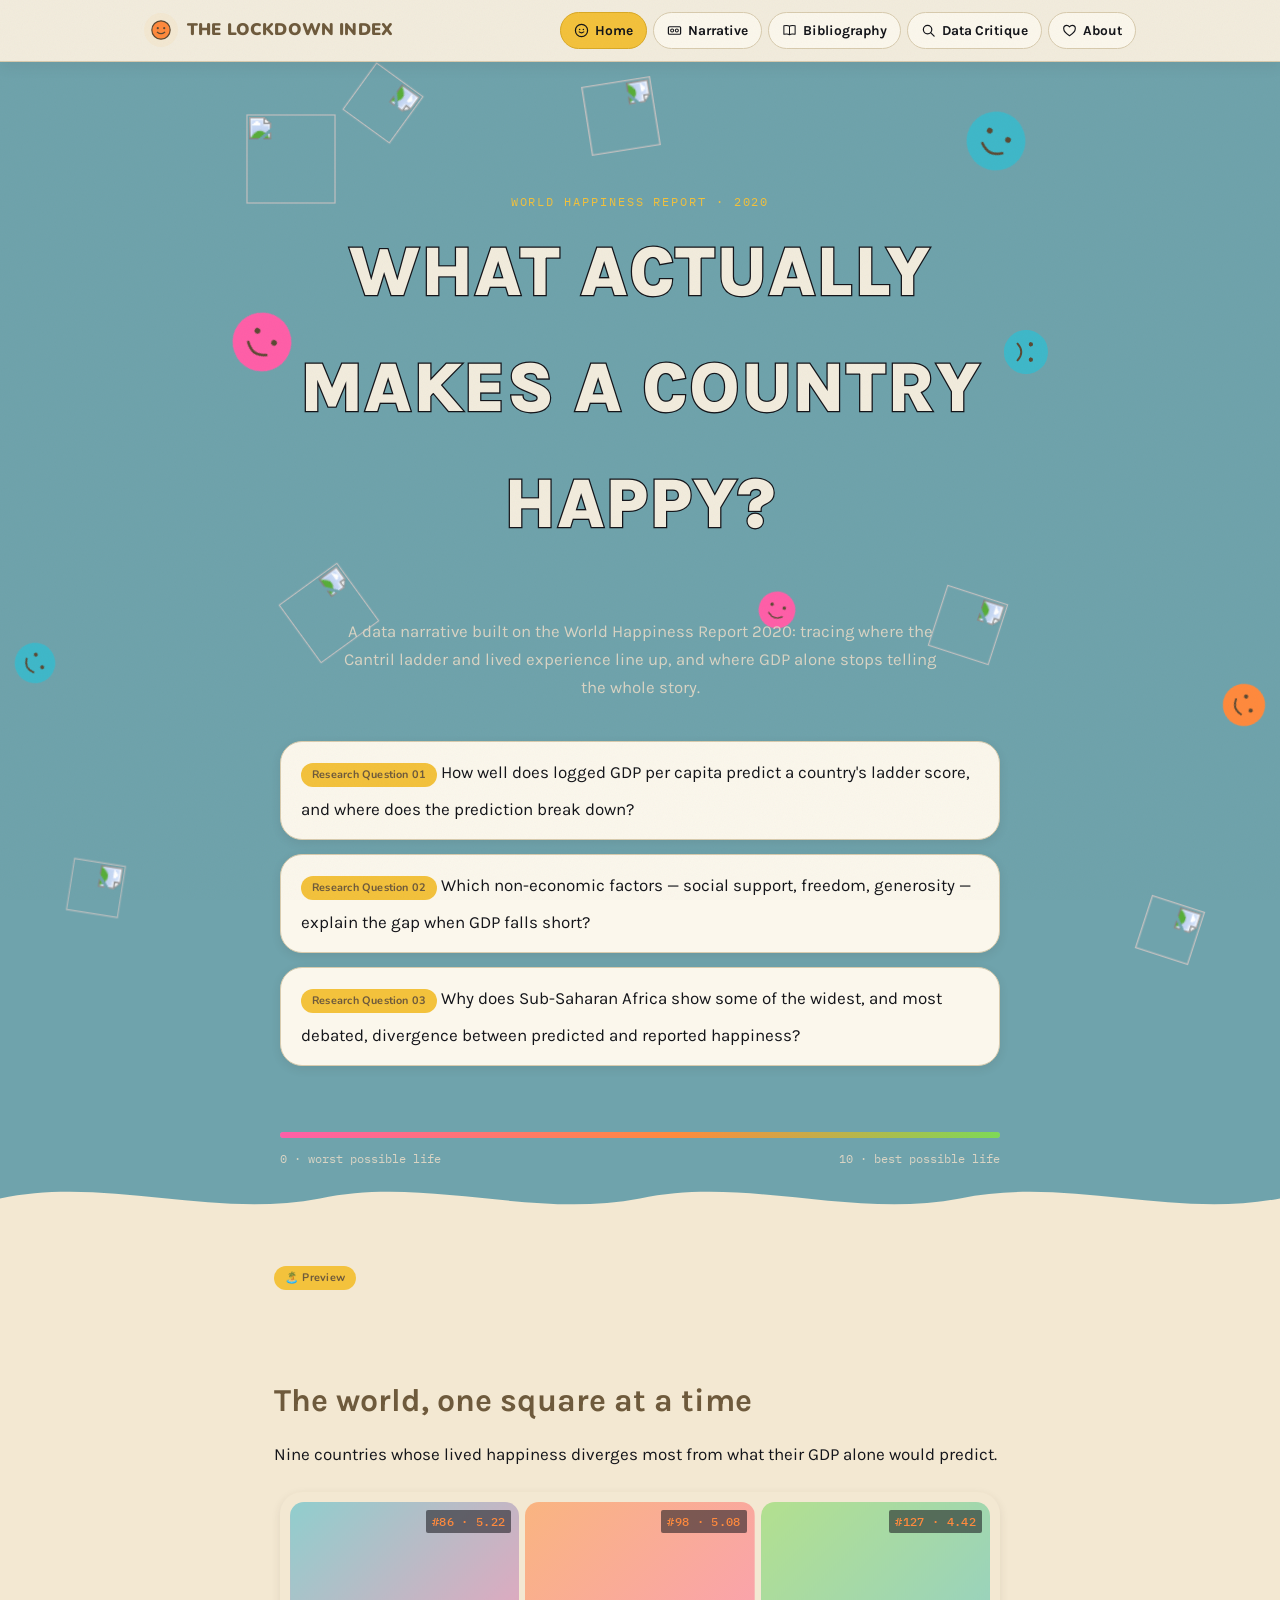
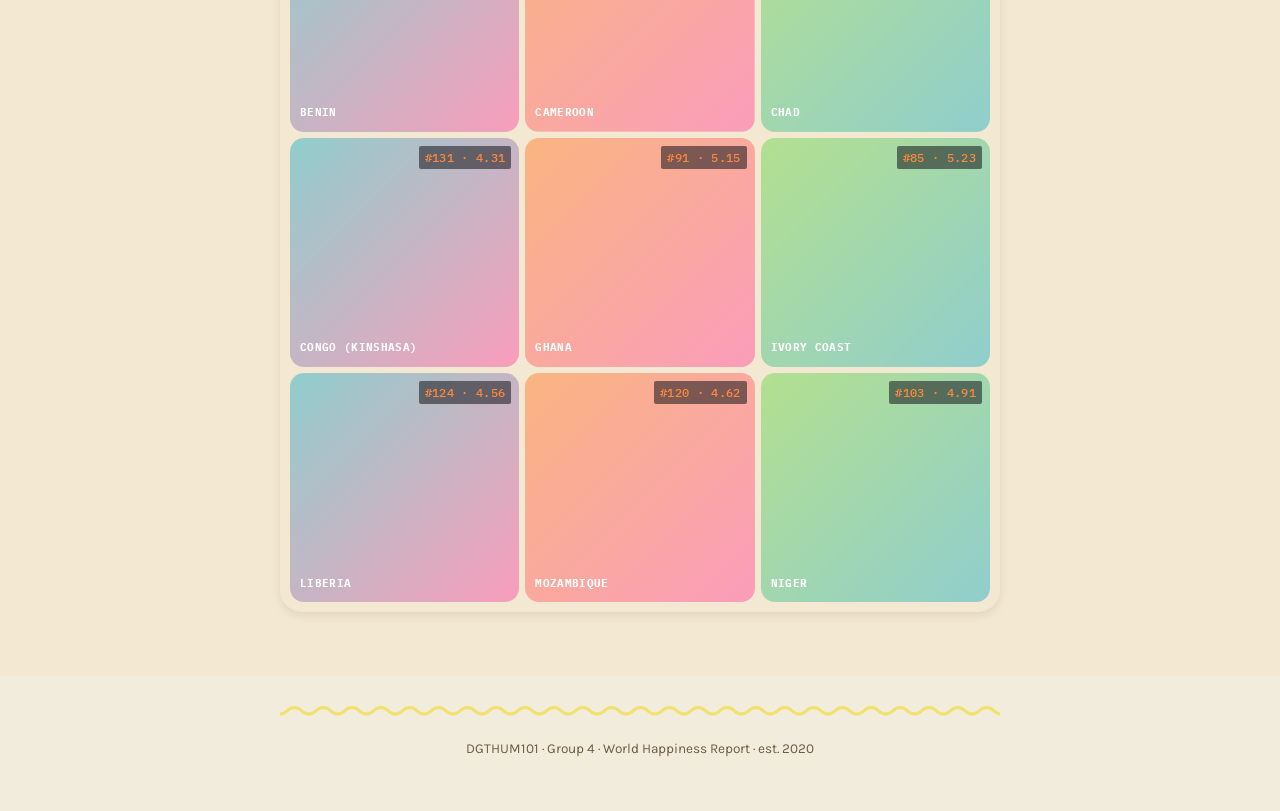
==== commit ca9bcf22: "Update index.html" ====
--- a/index.html
+++ b/index.html
@@ -136,23 +136,6 @@
 </div>
 </section>
 
-<section class="wrap reveal">
-  <span class="rq-tag">🏝️ Preview</span>
-  <h2>The world, one square at a time</h2>
-  <p>A preview of the countries whose lived happiness diverges most from what their GDP alone would predict (swap these placeholders for real postcards pls)</p>
-  <div class="postcard-grid">
-    <div class="postcard"><span class="stamp">07.20</span><span class="country">Country 01</span></div>
-    <div class="postcard"><span class="stamp">07.20</span><span class="country">Country 02</span></div>
-    <div class="postcard"><span class="stamp">07.20</span><span class="country">Country 03</span></div>
-    <div class="postcard"><span class="stamp">07.20</span><span class="country">Country 04</span></div>
-    <div class="postcard"><span class="stamp">07.20</span><span class="country">Country 05</span></div>
-    <div class="postcard"><span class="stamp">07.20</span><span class="country">Country 06</span></div>
-    <div class="postcard"><span class="stamp">07.20</span><span class="country">Country 07</span></div>
-    <div class="postcard"><span class="stamp">07.20</span><span class="country">Country 08</span></div>
-    <div class="postcard"><span class="stamp">07.20</span><span class="country">Country 09</span></div>
-  </div>
-</section>
-
 </div>
 
 <footer>
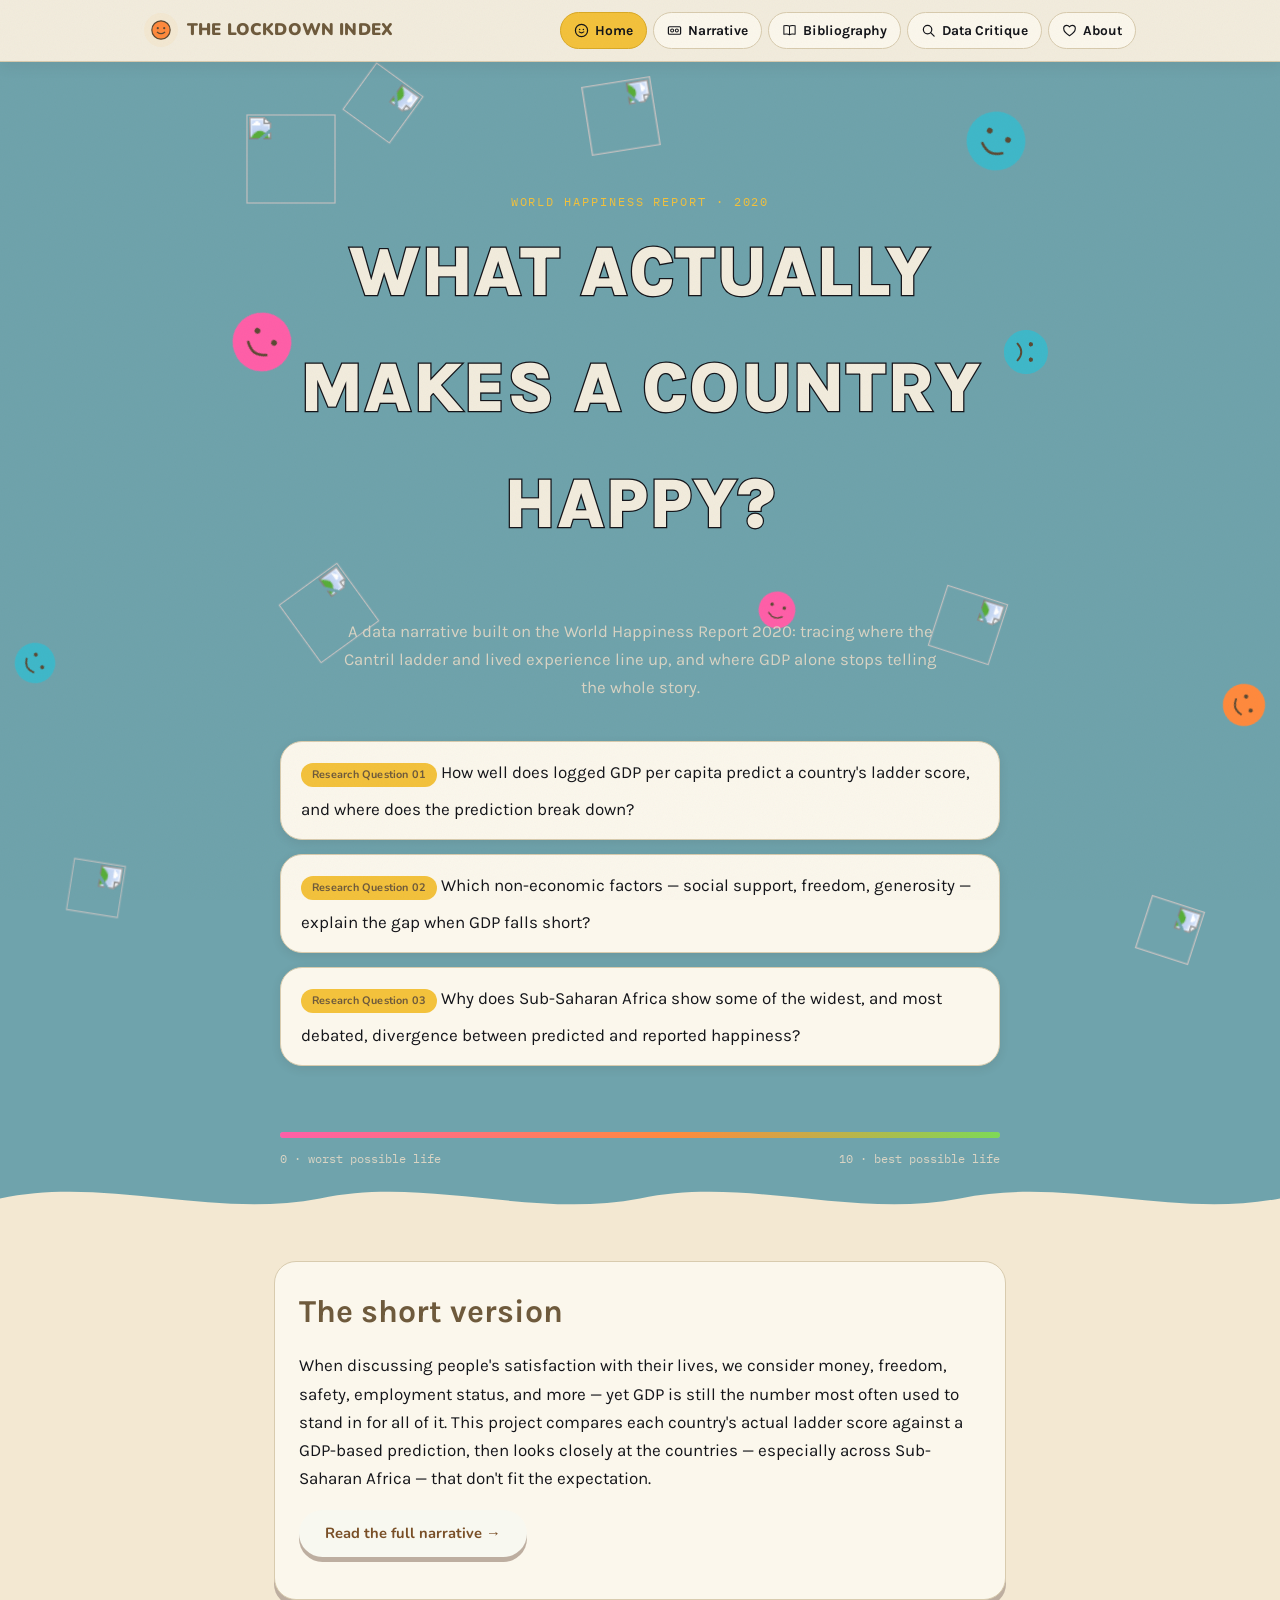
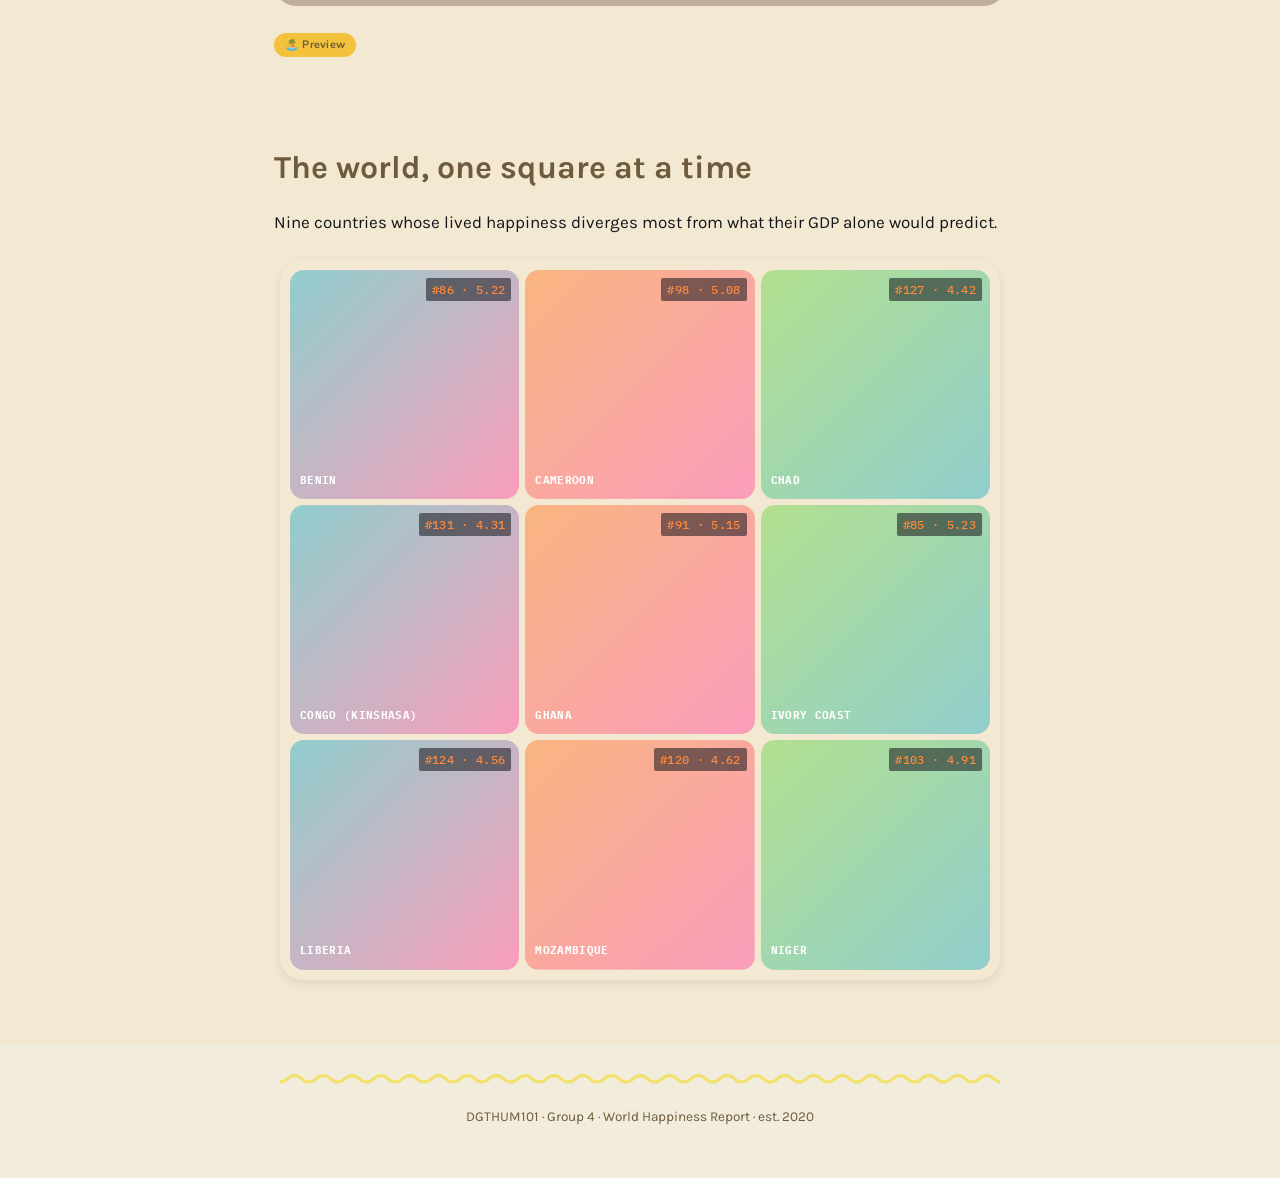
==== commit 96448290: "Update index.html" ====
--- a/index.html
+++ b/index.html
@@ -120,6 +120,13 @@
 <div class="island">
 
 <section class="wrap reveal">
+  <div class="card card-lifted">
+    <h2 style="margin-top:0">The short version</h2>
+    <p>When discussing people's satisfaction with their lives, we consider money, freedom, safety, employment status, and more — yet GDP is still the number most often used to stand in for all of it. This project compares each country's actual ladder score against a GDP-based prediction, then looks closely at the countries — especially across Sub-Saharan Africa — that don't fit the expectation.</p>
+    <p><a class="btn-lifted" href="narrative.html">Read the full narrative →</a></p>
+  </div>
+</section>
+<section class="wrap reveal">
   <span class="rq-tag">🏝️ Preview</span>
   <h2>The world, one square at a time</h2>
   <p>Nine countries whose lived happiness diverges most from what their GDP alone would predict.</p>
